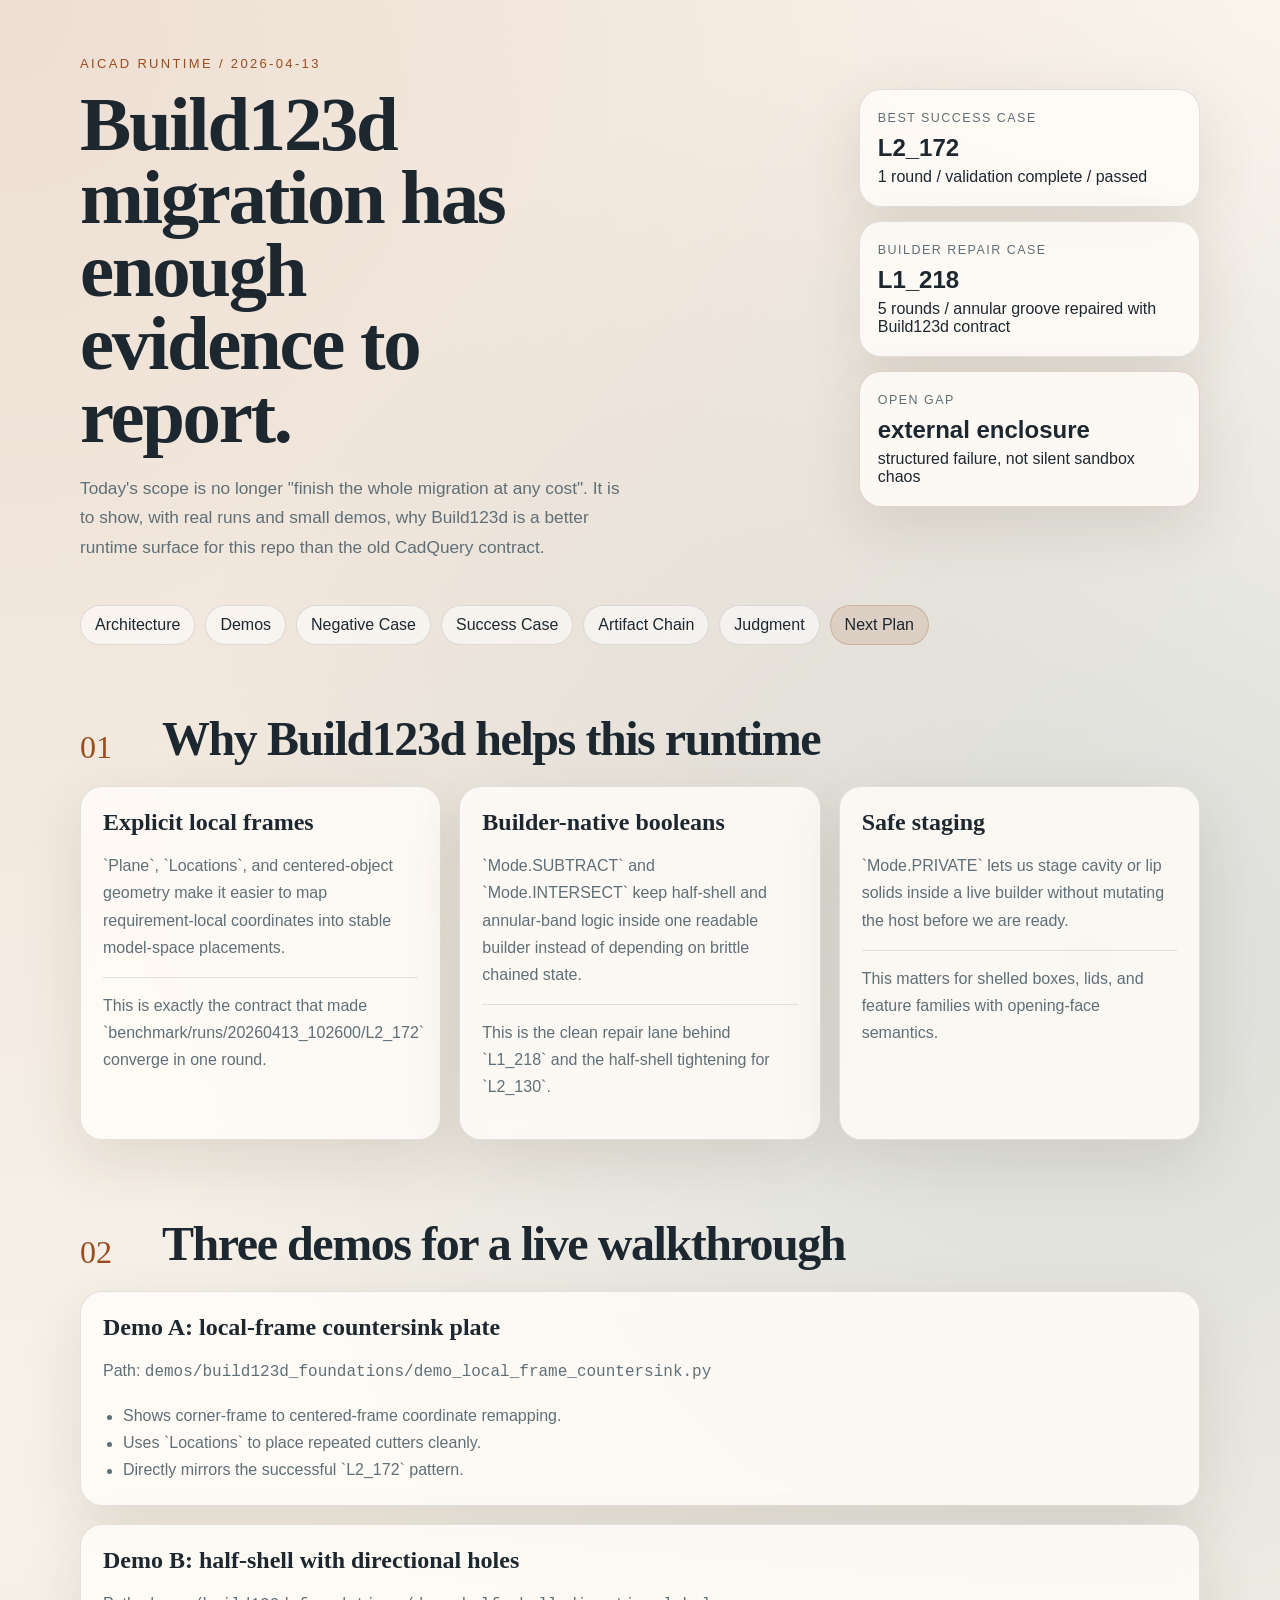
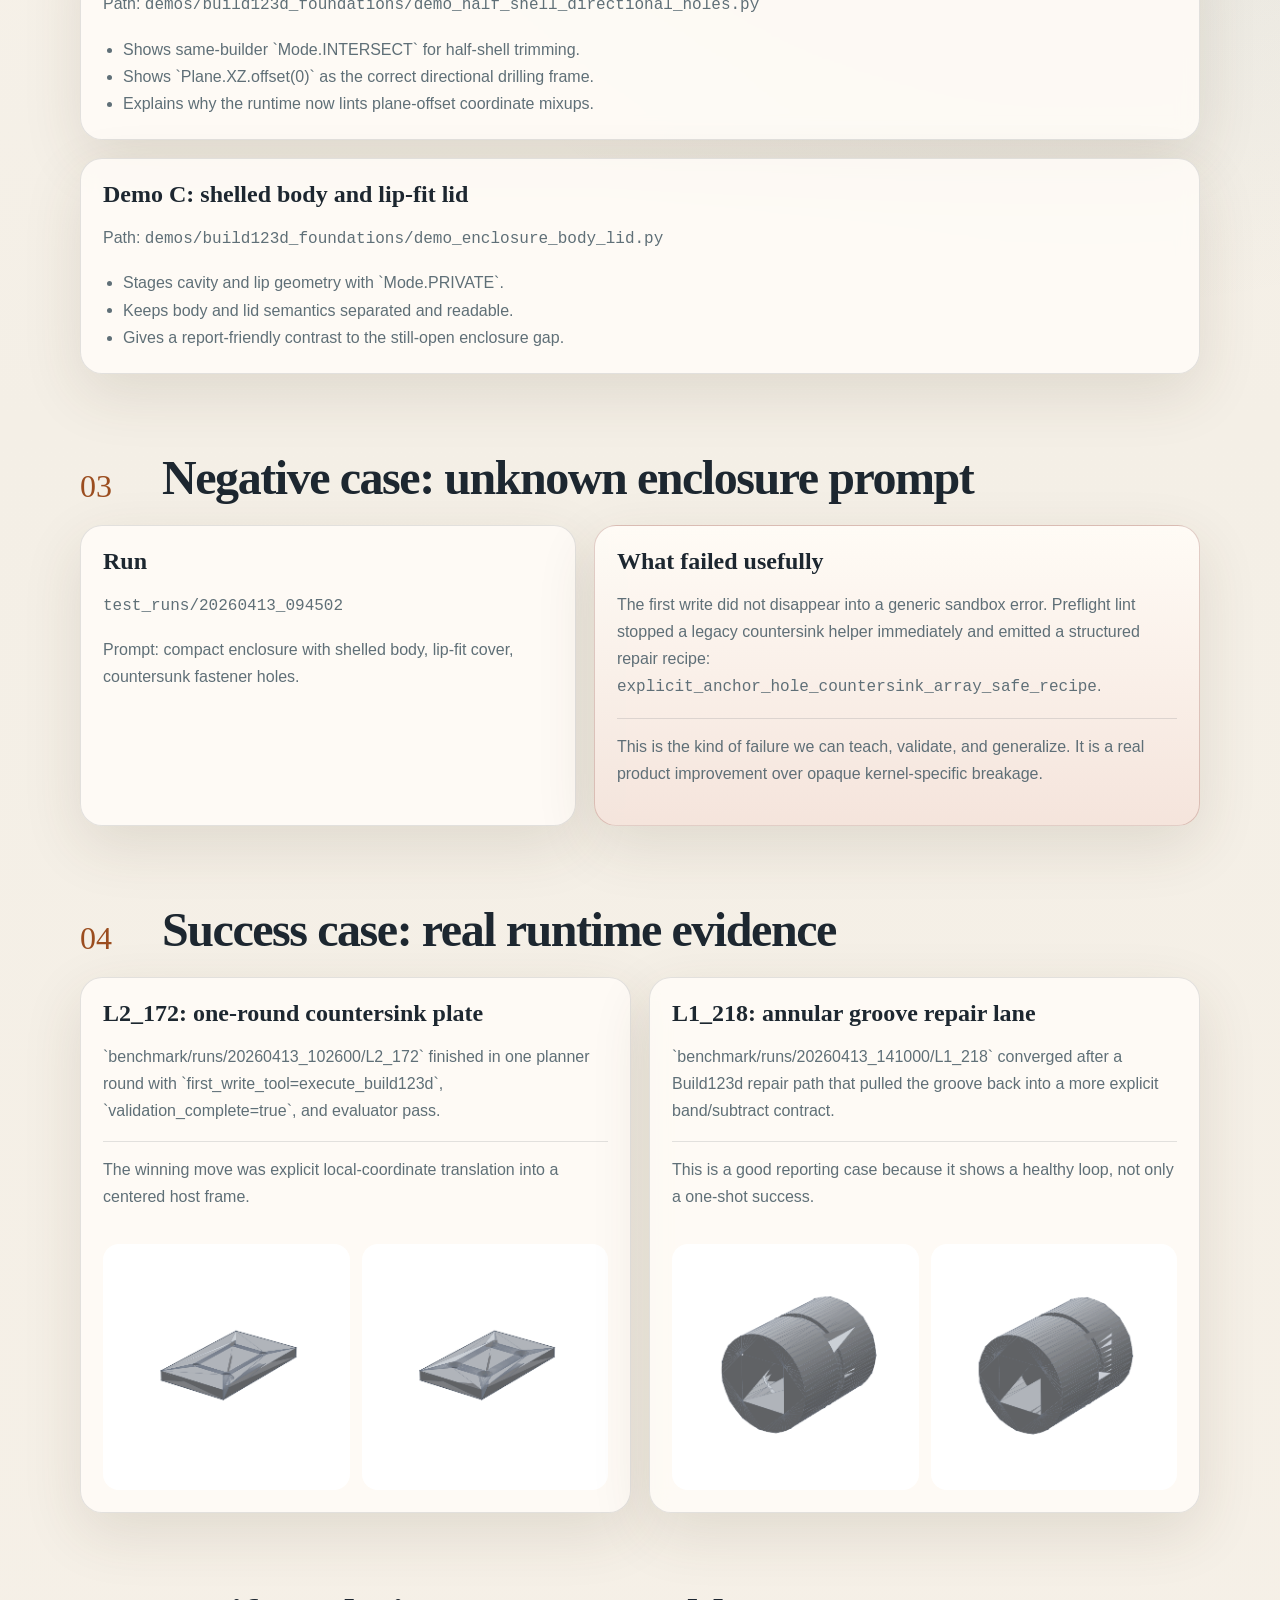
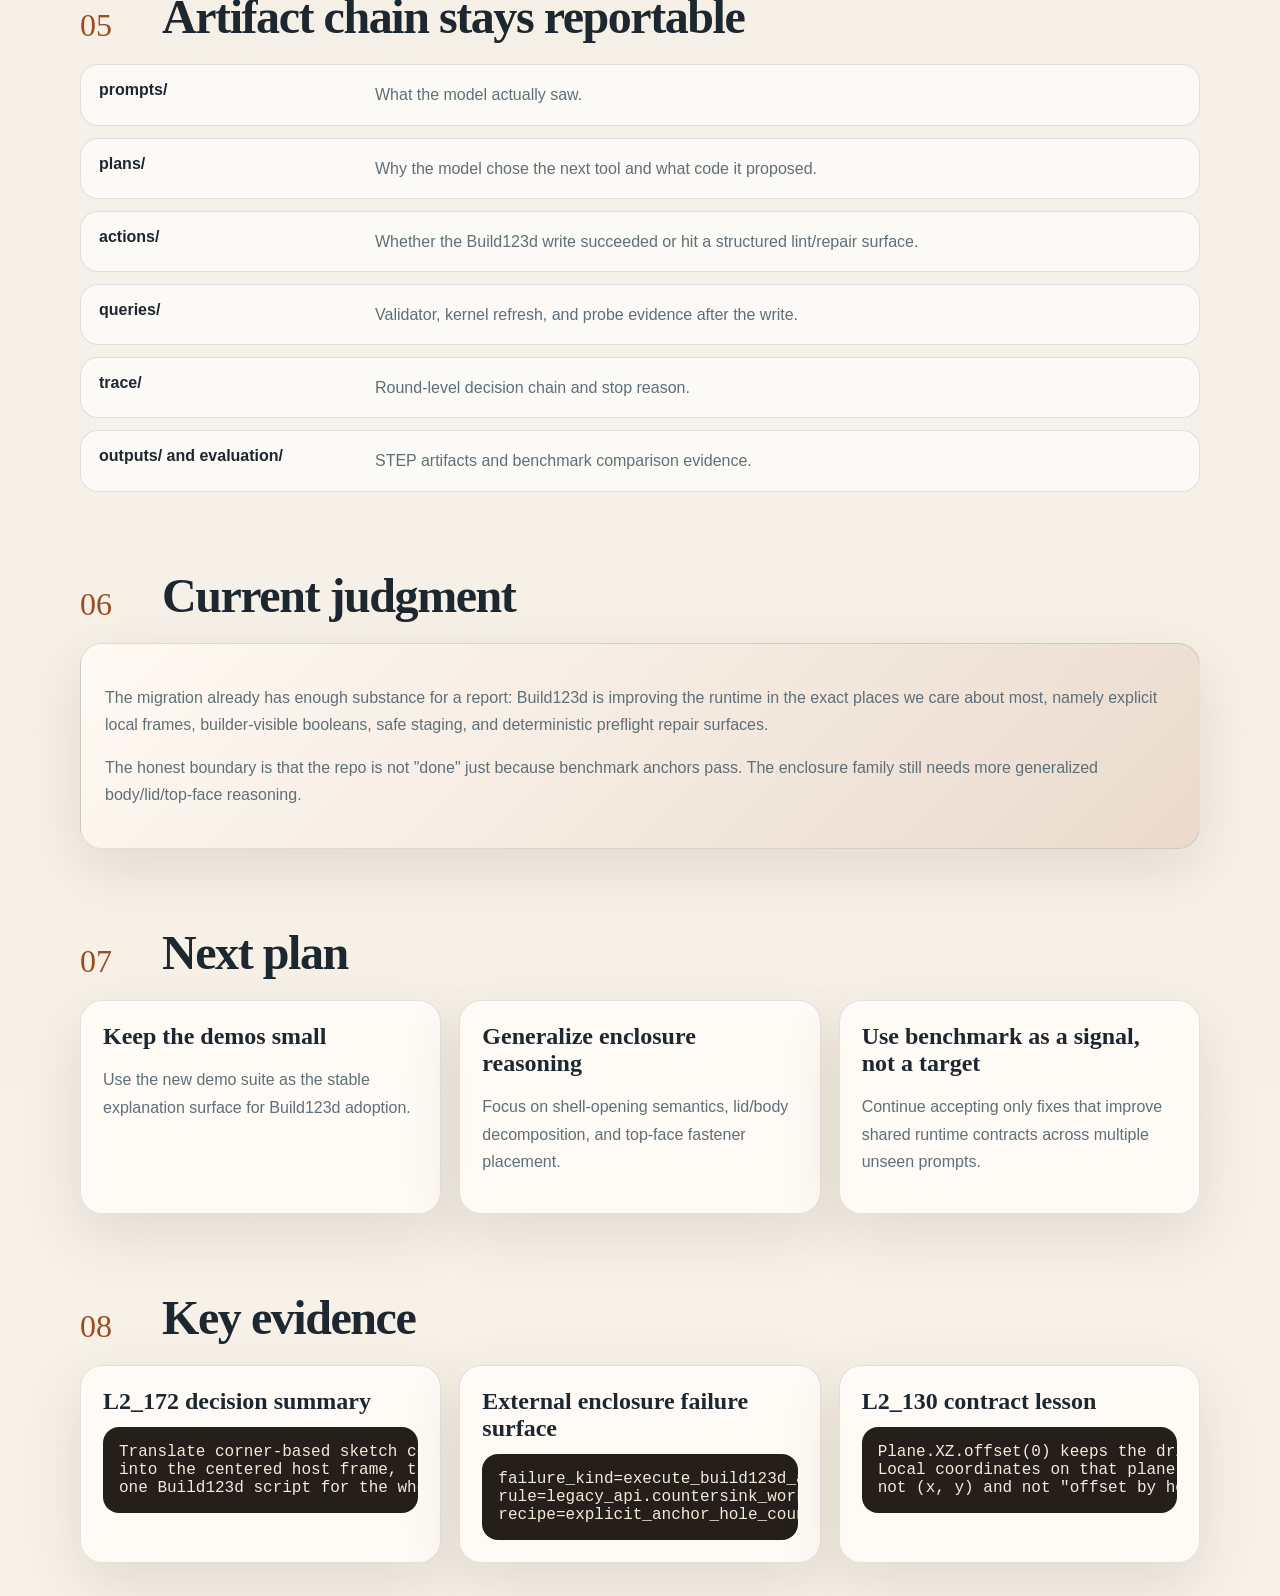
==== report-20260413-build123d-experiments/index.html @ 1b6ce6a2 "feat: publish build123d runtime experiments" ====
<!doctype html>
<html lang="zh-CN">
  <head>
    <meta charset="utf-8" />
    <meta name="viewport" content="width=device-width, initial-scale=1" />
    <title>Build123d Migration Experiments</title>
    <link rel="stylesheet" href="styles.css" />
  </head>
  <body>
    <header class="hero" id="hero">
      <div class="hero__eyebrow">AiCAD Runtime / 2026-04-13</div>
      <div class="hero__grid">
        <div>
          <h1>Build123d migration has enough evidence to report.</h1>
          <p class="hero__lede">
            Today's scope is no longer "finish the whole migration at any cost". It is
            to show, with real runs and small demos, why Build123d is a better runtime
            surface for this repo than the old CadQuery contract.
          </p>
        </div>
        <aside class="metric-stack">
          <div class="metric-card">
            <span class="metric-card__label">Best success case</span>
            <strong>L2_172</strong>
            <span>1 round / validation complete / passed</span>
          </div>
          <div class="metric-card">
            <span class="metric-card__label">Builder repair case</span>
            <strong>L1_218</strong>
            <span>5 rounds / annular groove repaired with Build123d contract</span>
          </div>
          <div class="metric-card metric-card--warn">
            <span class="metric-card__label">Open gap</span>
            <strong>external enclosure</strong>
            <span>structured failure, not silent sandbox chaos</span>
          </div>
        </aside>
      </div>
      <nav class="chapter-nav">
        <a href="#architecture">Architecture</a>
        <a href="#demos">Demos</a>
        <a href="#negative-case">Negative Case</a>
        <a href="#success-case">Success Case</a>
        <a href="#artifact-chain">Artifact Chain</a>
        <a href="#current-judgment">Judgment</a>
        <a href="#next-plan">Next Plan</a>
      </nav>
    </header>

    <main>
      <section class="chapter" id="architecture" data-reveal>
        <div class="chapter__head">
          <span>01</span>
          <h2>Why Build123d helps this runtime</h2>
        </div>
        <div class="card-grid card-grid--three">
          <article class="card">
            <h3>Explicit local frames</h3>
            <p>
              `Plane`, `Locations`, and centered-object geometry make it easier to map
              requirement-local coordinates into stable model-space placements.
            </p>
            <p class="card__note">
              This is exactly the contract that made `benchmark/runs/20260413_102600/L2_172`
              converge in one round.
            </p>
          </article>
          <article class="card">
            <h3>Builder-native booleans</h3>
            <p>
              `Mode.SUBTRACT` and `Mode.INTERSECT` keep half-shell and annular-band logic
              inside one readable builder instead of depending on brittle chained state.
            </p>
            <p class="card__note">
              This is the clean repair lane behind `L1_218` and the half-shell tightening for `L2_130`.
            </p>
          </article>
          <article class="card">
            <h3>Safe staging</h3>
            <p>
              `Mode.PRIVATE` lets us stage cavity or lip solids inside a live builder without
              mutating the host before we are ready.
            </p>
            <p class="card__note">
              This matters for shelled boxes, lids, and feature families with opening-face semantics.
            </p>
          </article>
        </div>
      </section>

      <section class="chapter" id="demos" data-reveal>
        <div class="chapter__head">
          <span>02</span>
          <h2>Three demos for a live walkthrough</h2>
        </div>
        <div class="demo-list">
          <article class="demo-card">
            <h3>Demo A: local-frame countersink plate</h3>
            <p>
              Path: <code>demos/build123d_foundations/demo_local_frame_countersink.py</code>
            </p>
            <ul>
              <li>Shows corner-frame to centered-frame coordinate remapping.</li>
              <li>Uses `Locations` to place repeated cutters cleanly.</li>
              <li>Directly mirrors the successful `L2_172` pattern.</li>
            </ul>
          </article>
          <article class="demo-card">
            <h3>Demo B: half-shell with directional holes</h3>
            <p>
              Path: <code>demos/build123d_foundations/demo_half_shell_directional_holes.py</code>
            </p>
            <ul>
              <li>Shows same-builder `Mode.INTERSECT` for half-shell trimming.</li>
              <li>Shows `Plane.XZ.offset(0)` as the correct directional drilling frame.</li>
              <li>Explains why the runtime now lints plane-offset coordinate mixups.</li>
            </ul>
          </article>
          <article class="demo-card">
            <h3>Demo C: shelled body and lip-fit lid</h3>
            <p>
              Path: <code>demos/build123d_foundations/demo_enclosure_body_lid.py</code>
            </p>
            <ul>
              <li>Stages cavity and lip geometry with `Mode.PRIVATE`.</li>
              <li>Keeps body and lid semantics separated and readable.</li>
              <li>Gives a report-friendly contrast to the still-open enclosure gap.</li>
            </ul>
          </article>
        </div>
      </section>

      <section class="chapter" id="negative-case" data-reveal>
        <div class="chapter__head">
          <span>03</span>
          <h2>Negative case: unknown enclosure prompt</h2>
        </div>
        <div class="split">
          <article class="card">
            <h3>Run</h3>
            <p><code>test_runs/20260413_094502</code></p>
            <p>
              Prompt: compact enclosure with shelled body, lip-fit cover, countersunk fastener holes.
            </p>
          </article>
          <article class="card card--warn">
            <h3>What failed usefully</h3>
            <p>
              The first write did not disappear into a generic sandbox error. Preflight lint stopped a
              legacy countersink helper immediately and emitted a structured repair recipe:
              <code>explicit_anchor_hole_countersink_array_safe_recipe</code>.
            </p>
            <p class="card__note">
              This is the kind of failure we can teach, validate, and generalize. It is a real product
              improvement over opaque kernel-specific breakage.
            </p>
          </article>
        </div>
      </section>

      <section class="chapter" id="success-case" data-reveal>
        <div class="chapter__head">
          <span>04</span>
          <h2>Success case: real runtime evidence</h2>
        </div>
        <div class="card-grid card-grid--two">
          <article class="card media-card">
            <div>
              <h3>L2_172: one-round countersink plate</h3>
              <p>
                `benchmark/runs/20260413_102600/L2_172` finished in one planner round with
                `first_write_tool=execute_build123d`, `validation_complete=true`, and evaluator pass.
              </p>
              <p class="card__note">
                The winning move was explicit local-coordinate translation into a centered host frame.
              </p>
            </div>
            <div class="media-pair">
              <img src="assets/l2_172_generated_iso.png" alt="L2_172 generated iso view" />
              <img src="assets/l2_172_ground_truth_iso.png" alt="L2_172 ground truth iso view" />
            </div>
          </article>
          <article class="card media-card">
            <div>
              <h3>L1_218: annular groove repair lane</h3>
              <p>
                `benchmark/runs/20260413_141000/L1_218` converged after a Build123d repair path that
                pulled the groove back into a more explicit band/subtract contract.
              </p>
              <p class="card__note">
                This is a good reporting case because it shows a healthy loop, not only a one-shot success.
              </p>
            </div>
            <div class="media-pair">
              <img src="assets/l1_218_generated_iso.png" alt="L1_218 generated iso view" />
              <img src="assets/l1_218_ground_truth_iso.png" alt="L1_218 ground truth iso view" />
            </div>
          </article>
        </div>
      </section>

      <section class="chapter" id="artifact-chain" data-reveal>
        <div class="chapter__head">
          <span>05</span>
          <h2>Artifact chain stays reportable</h2>
        </div>
        <div class="timeline">
          <div class="timeline__item"><strong>prompts/</strong><span>What the model actually saw.</span></div>
          <div class="timeline__item"><strong>plans/</strong><span>Why the model chose the next tool and what code it proposed.</span></div>
          <div class="timeline__item"><strong>actions/</strong><span>Whether the Build123d write succeeded or hit a structured lint/repair surface.</span></div>
          <div class="timeline__item"><strong>queries/</strong><span>Validator, kernel refresh, and probe evidence after the write.</span></div>
          <div class="timeline__item"><strong>trace/</strong><span>Round-level decision chain and stop reason.</span></div>
          <div class="timeline__item"><strong>outputs/ and evaluation/</strong><span>STEP artifacts and benchmark comparison evidence.</span></div>
        </div>
      </section>

      <section class="chapter" id="current-judgment" data-reveal>
        <div class="chapter__head">
          <span>06</span>
          <h2>Current judgment</h2>
        </div>
        <div class="judgment-band">
          <p>
            The migration already has enough substance for a report: Build123d is improving the runtime
            in the exact places we care about most, namely explicit local frames, builder-visible booleans,
            safe staging, and deterministic preflight repair surfaces.
          </p>
          <p>
            The honest boundary is that the repo is not "done" just because benchmark anchors pass.
            The enclosure family still needs more generalized body/lid/top-face reasoning.
          </p>
        </div>
      </section>

      <section class="chapter" id="next-plan" data-reveal>
        <div class="chapter__head">
          <span>07</span>
          <h2>Next plan</h2>
        </div>
        <div class="card-grid card-grid--three">
          <article class="card">
            <h3>Keep the demos small</h3>
            <p>Use the new demo suite as the stable explanation surface for Build123d adoption.</p>
          </article>
          <article class="card">
            <h3>Generalize enclosure reasoning</h3>
            <p>Focus on shell-opening semantics, lid/body decomposition, and top-face fastener placement.</p>
          </article>
          <article class="card">
            <h3>Use benchmark as a signal, not a target</h3>
            <p>Continue accepting only fixes that improve shared runtime contracts across multiple unseen prompts.</p>
          </article>
        </div>
      </section>

      <section class="chapter" id="key-evidence" data-reveal>
        <div class="chapter__head">
          <span>08</span>
          <h2>Key evidence</h2>
        </div>
        <div class="evidence-grid">
          <article class="code-card">
            <h3>L2_172 decision summary</h3>
            <pre><code>Translate corner-based sketch coordinates
into the centered host frame, then write
one Build123d script for the whole plate.</code></pre>
          </article>
          <article class="code-card">
            <h3>External enclosure failure surface</h3>
            <pre><code>failure_kind=execute_build123d_api_lint_failure
rule=legacy_api.countersink_workplane_method
recipe=explicit_anchor_hole_countersink_array_safe_recipe</code></pre>
          </article>
          <article class="code-card">
            <h3>L2_130 contract lesson</h3>
            <pre><code>Plane.XZ.offset(0) keeps the drilling frame honest.
Local coordinates on that plane are (x, z),
not (x, y) and not "offset by hole z".</code></pre>
          </article>
        </div>
      </section>
    </main>

    <script src="main.js"></script>
  </body>
</html>
---- report-20260413-build123d-experiments/styles.css ----
:root {
  --bg: #f4efe6;
  --bg-soft: #efe4d2;
  --surface: rgba(255, 252, 247, 0.86);
  --text: #1d2730;
  --muted: #5f6f77;
  --accent: #9b4d1f;
  --accent-soft: #e7c7ac;
  --line: rgba(29, 39, 48, 0.12);
  --warn: #7d2d20;
  --shadow: 0 20px 60px rgba(72, 57, 37, 0.12);
  --display-font: "Iowan Old Style", "Palatino Linotype", "Book Antiqua", serif;
  --body-font: "Avenir Next", "Gill Sans", "Trebuchet MS", sans-serif;
}

* {
  box-sizing: border-box;
}

html {
  scroll-behavior: smooth;
}

body {
  margin: 0;
  color: var(--text);
  font-family: var(--body-font);
  background:
    radial-gradient(circle at top left, rgba(155, 77, 31, 0.14), transparent 28%),
    radial-gradient(circle at 85% 20%, rgba(41, 88, 104, 0.14), transparent 24%),
    linear-gradient(180deg, #fbf6ef 0%, var(--bg) 42%, #f7f1e8 100%);
}

img {
  display: block;
  width: 100%;
  border-radius: 16px;
}

code,
pre {
  font-family: "SFMono-Regular", "Menlo", "Monaco", monospace;
}

.hero,
.chapter {
  width: min(1120px, calc(100vw - 32px));
  margin: 0 auto;
}

.hero {
  padding: 56px 0 28px;
}

.hero__eyebrow {
  font-size: 13px;
  letter-spacing: 0.18em;
  text-transform: uppercase;
  color: var(--accent);
  margin-bottom: 18px;
}

.hero__grid {
  display: grid;
  grid-template-columns: 2.2fr 1fr;
  gap: 28px;
  align-items: start;
}

.hero h1,
.chapter h2 {
  margin: 0;
  font-family: var(--display-font);
  font-weight: 600;
  letter-spacing: -0.03em;
}

.hero h1 {
  font-size: clamp(2.7rem, 6vw, 5.4rem);
  line-height: 0.95;
  max-width: 12ch;
}

.hero__lede {
  max-width: 58ch;
  margin-top: 20px;
  font-size: 1.08rem;
  line-height: 1.7;
  color: var(--muted);
}

.metric-stack {
  display: grid;
  gap: 14px;
}

.metric-card,
.card,
.demo-card,
.code-card,
.judgment-band {
  background: var(--surface);
  backdrop-filter: blur(10px);
  border: 1px solid var(--line);
  border-radius: 22px;
  box-shadow: var(--shadow);
}

.metric-card {
  padding: 18px 18px 20px;
}

.metric-card strong {
  display: block;
  font-size: 1.5rem;
  margin: 8px 0 6px;
}

.metric-card__label {
  font-size: 0.78rem;
  letter-spacing: 0.12em;
  text-transform: uppercase;
  color: var(--muted);
}

.metric-card--warn {
  border-color: rgba(125, 45, 32, 0.2);
}

.chapter-nav {
  display: flex;
  flex-wrap: wrap;
  gap: 10px;
  margin-top: 26px;
}

.chapter-nav a {
  padding: 10px 14px;
  border-radius: 999px;
  text-decoration: none;
  color: var(--text);
  border: 1px solid var(--line);
  background: rgba(255, 255, 255, 0.55);
}

.chapter-nav a.is-active {
  background: rgba(155, 77, 31, 0.12);
  border-color: rgba(155, 77, 31, 0.22);
}

.chapter {
  padding: 38px 0;
}

.chapter__head {
  display: grid;
  grid-template-columns: 64px 1fr;
  gap: 18px;
  align-items: end;
  margin-bottom: 20px;
}

.chapter__head span {
  font-family: var(--display-font);
  font-size: 2rem;
  color: var(--accent);
}

.chapter h2 {
  font-size: clamp(2rem, 4vw, 3rem);
}

.card-grid {
  display: grid;
  gap: 18px;
}

.card-grid--three {
  grid-template-columns: repeat(3, minmax(0, 1fr));
}

.card-grid--two {
  grid-template-columns: repeat(2, minmax(0, 1fr));
}

.card,
.demo-card,
.code-card {
  padding: 22px;
}

.card h3,
.demo-card h3,
.code-card h3 {
  margin-top: 0;
  margin-bottom: 12px;
  font-family: var(--display-font);
  font-size: 1.5rem;
}

.card p,
.demo-card p,
.demo-card li,
.timeline__item span,
.judgment-band p {
  line-height: 1.7;
  color: var(--muted);
}

.card__note {
  margin-top: 14px;
  padding-top: 14px;
  border-top: 1px solid var(--line);
}

.demo-list {
  display: grid;
  gap: 18px;
}

.demo-card ul {
  margin: 12px 0 0;
  padding-left: 20px;
}

.split {
  display: grid;
  grid-template-columns: 0.9fr 1.1fr;
  gap: 18px;
}

.card--warn {
  border-color: rgba(125, 45, 32, 0.22);
  background: linear-gradient(180deg, rgba(255, 252, 247, 0.92), rgba(244, 227, 219, 0.92));
}

.media-card {
  display: grid;
  gap: 18px;
}

.media-pair {
  display: grid;
  grid-template-columns: repeat(2, minmax(0, 1fr));
  gap: 12px;
}

.timeline {
  display: grid;
  gap: 12px;
}

.timeline__item {
  display: grid;
  grid-template-columns: 260px 1fr;
  gap: 16px;
  padding: 16px 18px;
  border-radius: 18px;
  background: rgba(255, 255, 255, 0.64);
  border: 1px solid var(--line);
}

.judgment-band {
  padding: 24px;
  background: linear-gradient(135deg, rgba(255, 251, 244, 0.92), rgba(232, 216, 201, 0.92));
}

.evidence-grid {
  display: grid;
  grid-template-columns: repeat(3, minmax(0, 1fr));
  gap: 18px;
}

.code-card pre {
  margin: 0;
  padding: 16px;
  overflow: auto;
  border-radius: 16px;
  background: #241f1a;
  color: #f6ead8;
}

[data-reveal] {
  opacity: 0;
  transform: translateY(20px);
  transition: opacity 520ms ease, transform 520ms ease;
}

[data-reveal].is-visible {
  opacity: 1;
  transform: translateY(0);
}

@media (max-width: 900px) {
  .hero__grid,
  .card-grid--three,
  .card-grid--two,
  .split,
  .evidence-grid {
    grid-template-columns: 1fr;
  }

  .timeline__item {
    grid-template-columns: 1fr;
  }

  .chapter__head {
    grid-template-columns: 1fr;
  }
}
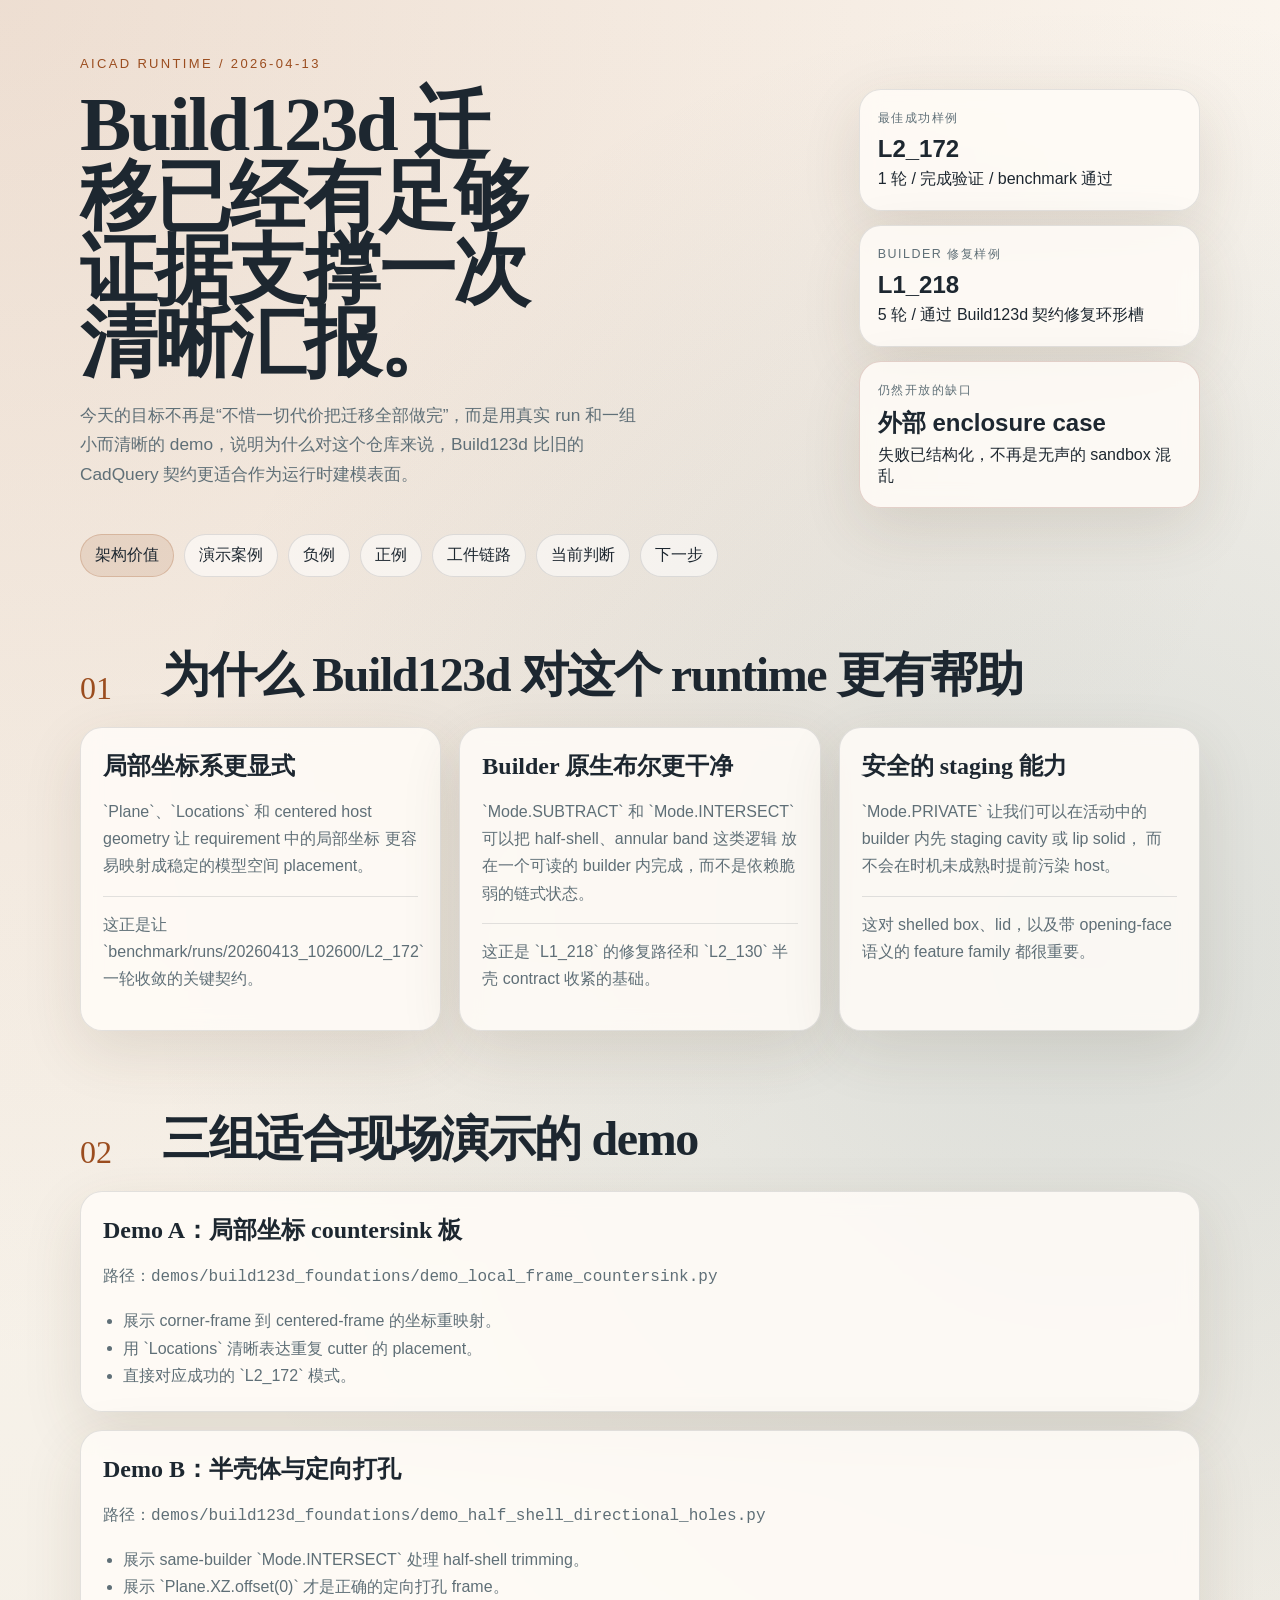
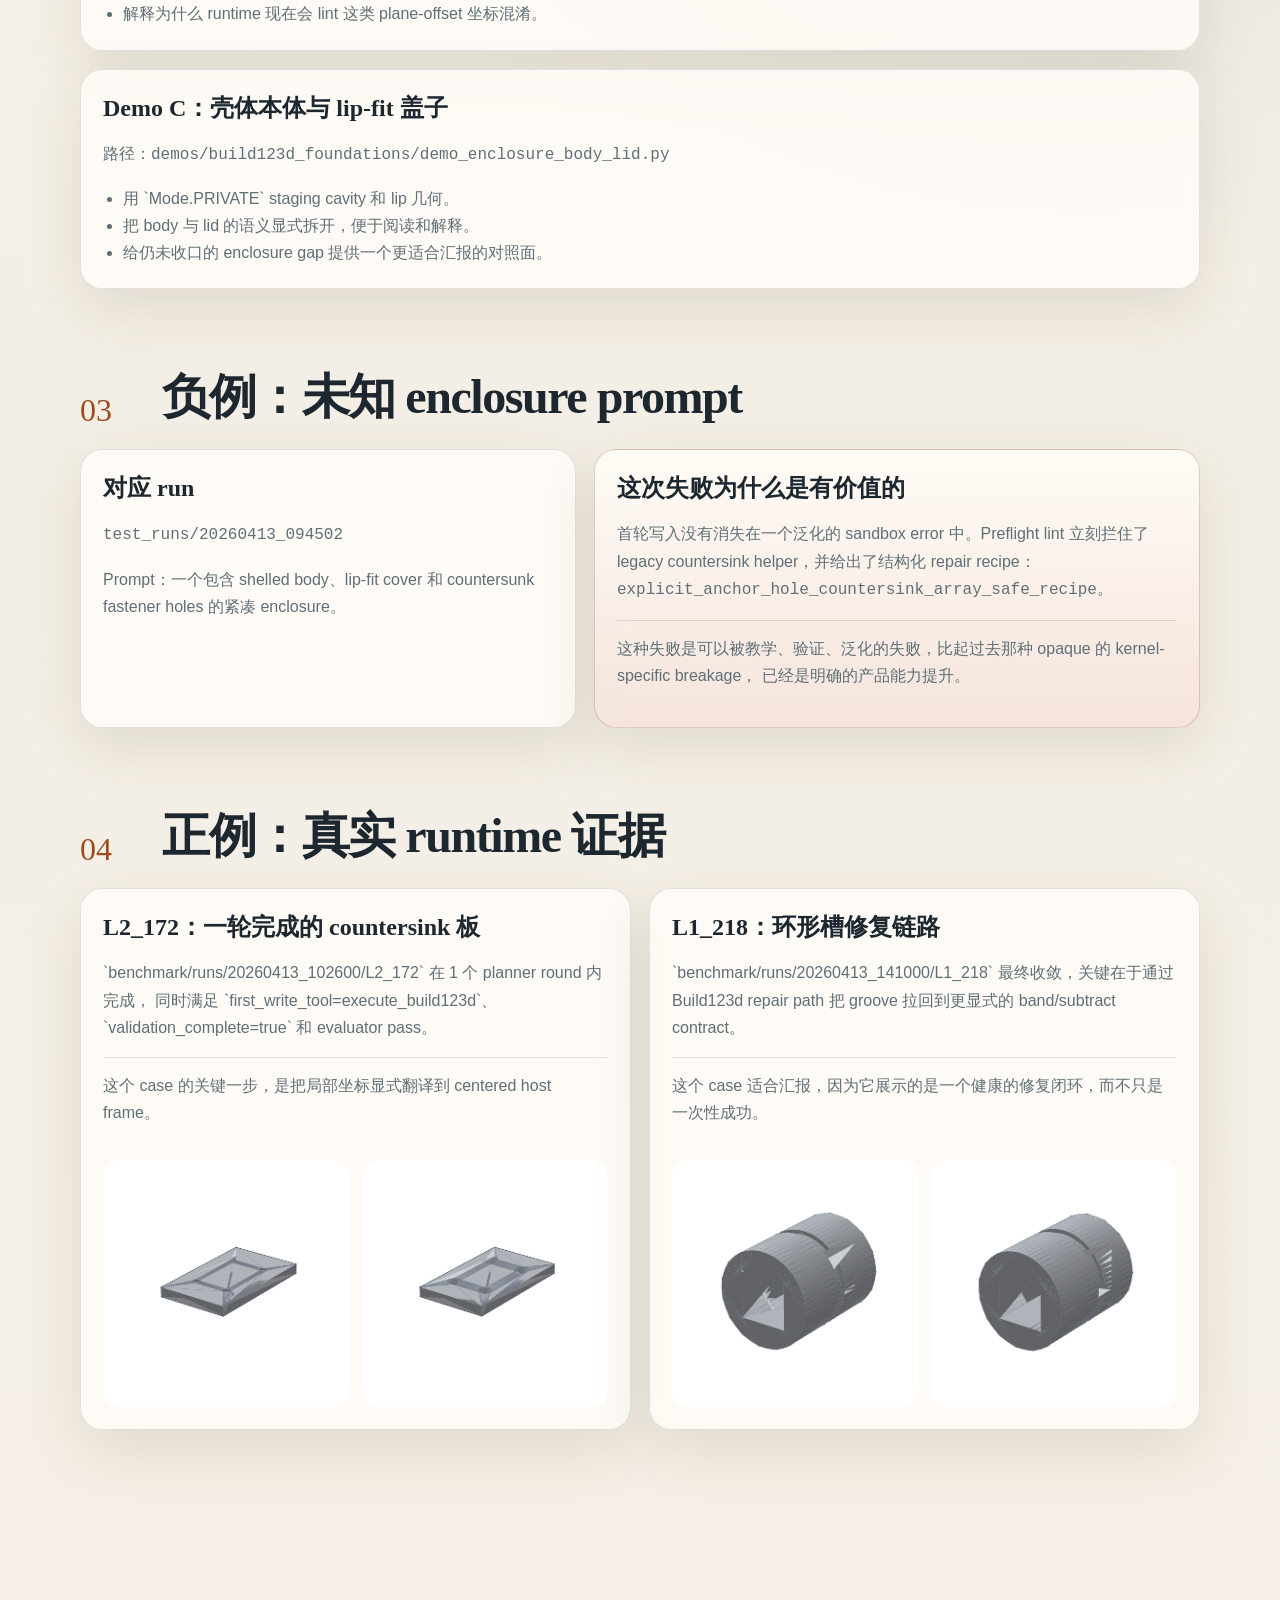
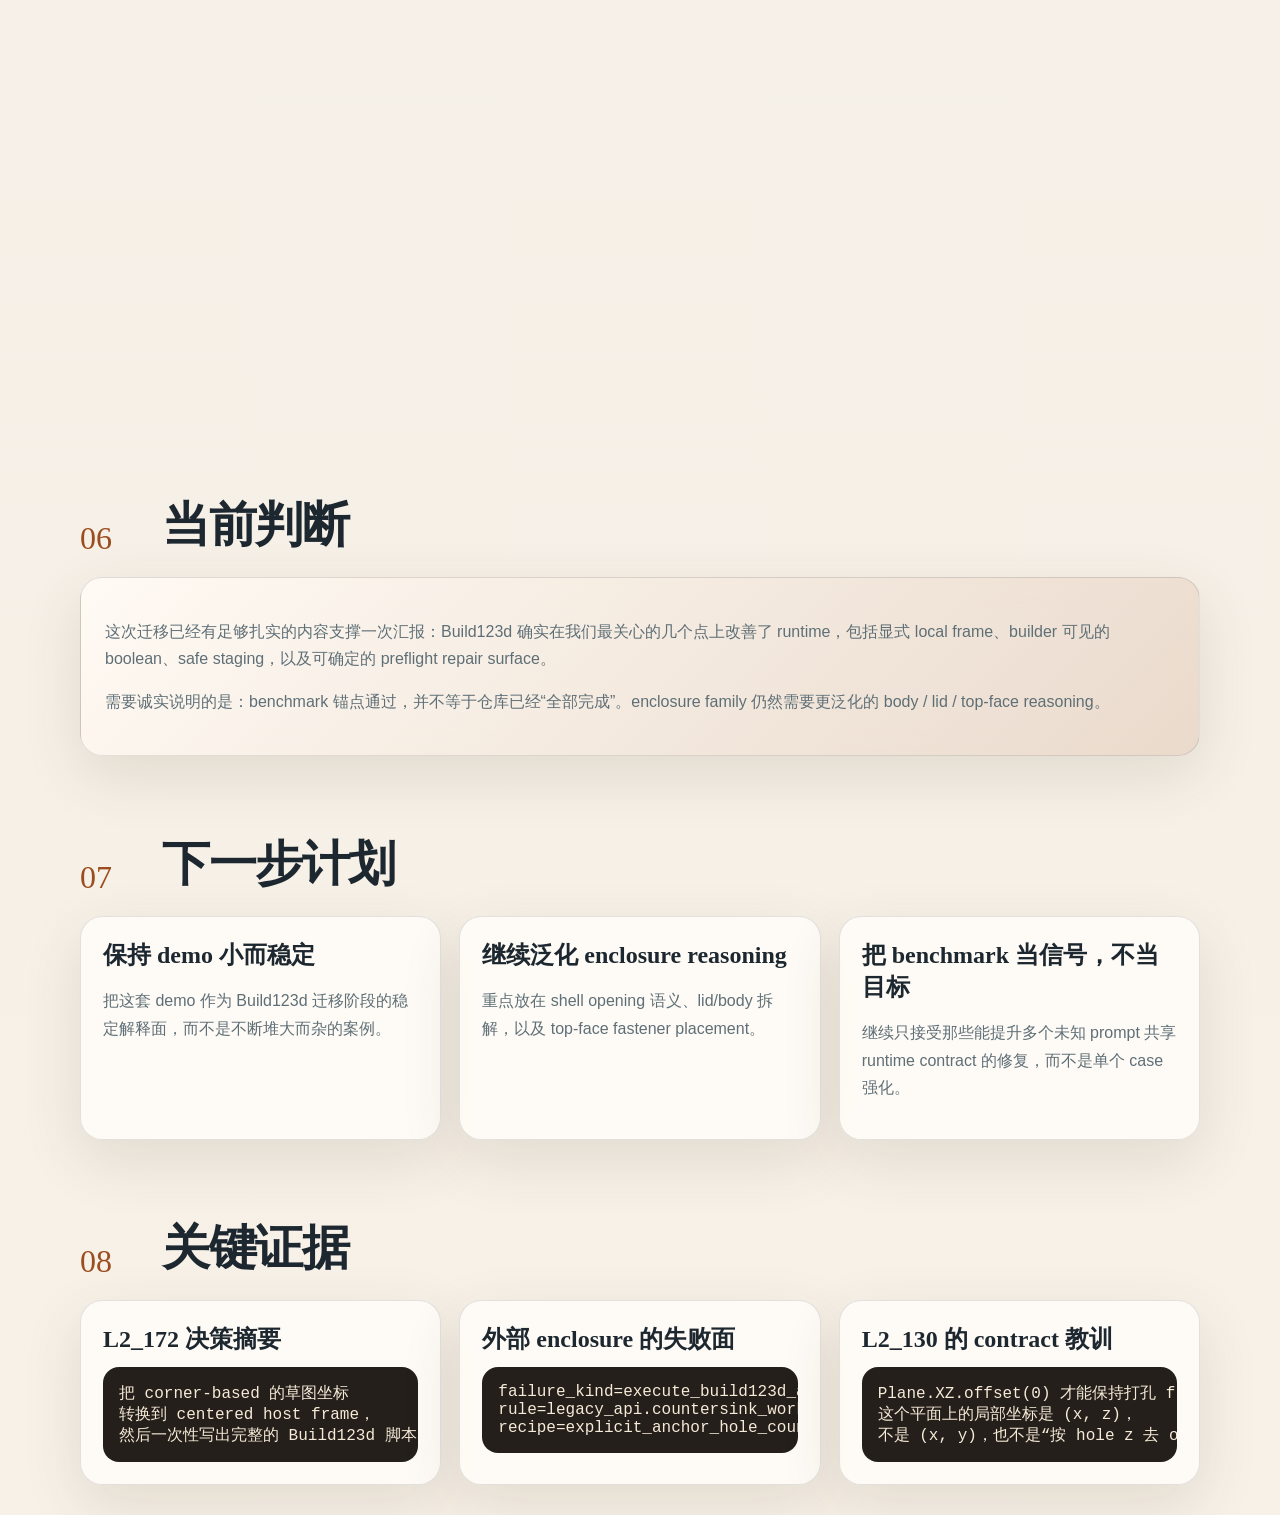
==== commit 5f607958: "docs: translate build123d demo materials to chinese" ====
--- a/report-20260413-build123d-experiments/index.html
+++ b/report-20260413-build123d-experiments/index.html
@@ -3,7 +3,7 @@
   <head>
     <meta charset="utf-8" />
     <meta name="viewport" content="width=device-width, initial-scale=1" />
-    <title>Build123d Migration Experiments</title>
+    <title>Build123d 迁移实验汇报</title>
     <link rel="stylesheet" href="styles.css" />
   </head>
   <body>
@@ -11,39 +11,38 @@
       <div class="hero__eyebrow">AiCAD Runtime / 2026-04-13</div>
       <div class="hero__grid">
         <div>
-          <h1>Build123d migration has enough evidence to report.</h1>
+          <h1>Build123d 迁移已经有足够证据支撑一次清晰汇报。</h1>
           <p class="hero__lede">
-            Today's scope is no longer "finish the whole migration at any cost". It is
-            to show, with real runs and small demos, why Build123d is a better runtime
-            surface for this repo than the old CadQuery contract.
+            今天的目标不再是“不惜一切代价把迁移全部做完”，而是用真实 run 和一组小而清晰的
+            demo，说明为什么对这个仓库来说，Build123d 比旧的 CadQuery 契约更适合作为运行时建模表面。
           </p>
         </div>
         <aside class="metric-stack">
           <div class="metric-card">
-            <span class="metric-card__label">Best success case</span>
+            <span class="metric-card__label">最佳成功样例</span>
             <strong>L2_172</strong>
-            <span>1 round / validation complete / passed</span>
+            <span>1 轮 / 完成验证 / benchmark 通过</span>
           </div>
           <div class="metric-card">
-            <span class="metric-card__label">Builder repair case</span>
+            <span class="metric-card__label">Builder 修复样例</span>
             <strong>L1_218</strong>
-            <span>5 rounds / annular groove repaired with Build123d contract</span>
+            <span>5 轮 / 通过 Build123d 契约修复环形槽</span>
           </div>
           <div class="metric-card metric-card--warn">
-            <span class="metric-card__label">Open gap</span>
-            <strong>external enclosure</strong>
-            <span>structured failure, not silent sandbox chaos</span>
+            <span class="metric-card__label">仍然开放的缺口</span>
+            <strong>外部 enclosure case</strong>
+            <span>失败已结构化，不再是无声的 sandbox 混乱</span>
           </div>
         </aside>
       </div>
       <nav class="chapter-nav">
-        <a href="#architecture">Architecture</a>
-        <a href="#demos">Demos</a>
-        <a href="#negative-case">Negative Case</a>
-        <a href="#success-case">Success Case</a>
-        <a href="#artifact-chain">Artifact Chain</a>
-        <a href="#current-judgment">Judgment</a>
-        <a href="#next-plan">Next Plan</a>
+        <a href="#architecture">架构价值</a>
+        <a href="#demos">演示案例</a>
+        <a href="#negative-case">负例</a>
+        <a href="#success-case">正例</a>
+        <a href="#artifact-chain">工件链路</a>
+        <a href="#current-judgment">当前判断</a>
+        <a href="#next-plan">下一步</a>
       </nav>
     </header>
 
@@ -51,38 +50,37 @@
       <section class="chapter" id="architecture" data-reveal>
         <div class="chapter__head">
           <span>01</span>
-          <h2>Why Build123d helps this runtime</h2>
+          <h2>为什么 Build123d 对这个 runtime 更有帮助</h2>
         </div>
         <div class="card-grid card-grid--three">
           <article class="card">
-            <h3>Explicit local frames</h3>
-            <p>
-              `Plane`, `Locations`, and centered-object geometry make it easier to map
-              requirement-local coordinates into stable model-space placements.
-            </p>
-            <p class="card__note">
-              This is exactly the contract that made `benchmark/runs/20260413_102600/L2_172`
-              converge in one round.
-            </p>
-          </article>
-          <article class="card">
-            <h3>Builder-native booleans</h3>
-            <p>
-              `Mode.SUBTRACT` and `Mode.INTERSECT` keep half-shell and annular-band logic
-              inside one readable builder instead of depending on brittle chained state.
-            </p>
-            <p class="card__note">
-              This is the clean repair lane behind `L1_218` and the half-shell tightening for `L2_130`.
-            </p>
-          </article>
-          <article class="card">
-            <h3>Safe staging</h3>
-            <p>
-              `Mode.PRIVATE` lets us stage cavity or lip solids inside a live builder without
-              mutating the host before we are ready.
-            </p>
-            <p class="card__note">
-              This matters for shelled boxes, lids, and feature families with opening-face semantics.
+            <h3>局部坐标系更显式</h3>
+            <p>
+              `Plane`、`Locations` 和 centered host geometry 让 requirement 中的局部坐标
+              更容易映射成稳定的模型空间 placement。
+            </p>
+            <p class="card__note">
+              这正是让 `benchmark/runs/20260413_102600/L2_172` 一轮收敛的关键契约。
+            </p>
+          </article>
+          <article class="card">
+            <h3>Builder 原生布尔更干净</h3>
+            <p>
+              `Mode.SUBTRACT` 和 `Mode.INTERSECT` 可以把 half-shell、annular band 这类逻辑
+              放在一个可读的 builder 内完成，而不是依赖脆弱的链式状态。
+            </p>
+            <p class="card__note">
+              这正是 `L1_218` 的修复路径和 `L2_130` 半壳 contract 收紧的基础。
+            </p>
+          </article>
+          <article class="card">
+            <h3>安全的 staging 能力</h3>
+            <p>
+              `Mode.PRIVATE` 让我们可以在活动中的 builder 内先 staging cavity 或 lip solid，
+              而不会在时机未成熟时提前污染 host。
+            </p>
+            <p class="card__note">
+              这对 shelled box、lid，以及带 opening-face 语义的 feature family 都很重要。
             </p>
           </article>
         </div>
@@ -91,40 +89,40 @@
       <section class="chapter" id="demos" data-reveal>
         <div class="chapter__head">
           <span>02</span>
-          <h2>Three demos for a live walkthrough</h2>
+          <h2>三组适合现场演示的 demo</h2>
         </div>
         <div class="demo-list">
           <article class="demo-card">
-            <h3>Demo A: local-frame countersink plate</h3>
-            <p>
-              Path: <code>demos/build123d_foundations/demo_local_frame_countersink.py</code>
+            <h3>Demo A：局部坐标 countersink 板</h3>
+            <p>
+              路径：<code>demos/build123d_foundations/demo_local_frame_countersink.py</code>
             </p>
             <ul>
-              <li>Shows corner-frame to centered-frame coordinate remapping.</li>
-              <li>Uses `Locations` to place repeated cutters cleanly.</li>
-              <li>Directly mirrors the successful `L2_172` pattern.</li>
+              <li>展示 corner-frame 到 centered-frame 的坐标重映射。</li>
+              <li>用 `Locations` 清晰表达重复 cutter 的 placement。</li>
+              <li>直接对应成功的 `L2_172` 模式。</li>
             </ul>
           </article>
           <article class="demo-card">
-            <h3>Demo B: half-shell with directional holes</h3>
-            <p>
-              Path: <code>demos/build123d_foundations/demo_half_shell_directional_holes.py</code>
+            <h3>Demo B：半壳体与定向打孔</h3>
+            <p>
+              路径：<code>demos/build123d_foundations/demo_half_shell_directional_holes.py</code>
             </p>
             <ul>
-              <li>Shows same-builder `Mode.INTERSECT` for half-shell trimming.</li>
-              <li>Shows `Plane.XZ.offset(0)` as the correct directional drilling frame.</li>
-              <li>Explains why the runtime now lints plane-offset coordinate mixups.</li>
+              <li>展示 same-builder `Mode.INTERSECT` 处理 half-shell trimming。</li>
+              <li>展示 `Plane.XZ.offset(0)` 才是正确的定向打孔 frame。</li>
+              <li>解释为什么 runtime 现在会 lint 这类 plane-offset 坐标混淆。</li>
             </ul>
           </article>
           <article class="demo-card">
-            <h3>Demo C: shelled body and lip-fit lid</h3>
-            <p>
-              Path: <code>demos/build123d_foundations/demo_enclosure_body_lid.py</code>
+            <h3>Demo C：壳体本体与 lip-fit 盖子</h3>
+            <p>
+              路径：<code>demos/build123d_foundations/demo_enclosure_body_lid.py</code>
             </p>
             <ul>
-              <li>Stages cavity and lip geometry with `Mode.PRIVATE`.</li>
-              <li>Keeps body and lid semantics separated and readable.</li>
-              <li>Gives a report-friendly contrast to the still-open enclosure gap.</li>
+              <li>用 `Mode.PRIVATE` staging cavity 和 lip 几何。</li>
+              <li>把 body 与 lid 的语义显式拆开，便于阅读和解释。</li>
+              <li>给仍未收口的 enclosure gap 提供一个更适合汇报的对照面。</li>
             </ul>
           </article>
         </div>
@@ -133,26 +131,26 @@
       <section class="chapter" id="negative-case" data-reveal>
         <div class="chapter__head">
           <span>03</span>
-          <h2>Negative case: unknown enclosure prompt</h2>
+          <h2>负例：未知 enclosure prompt</h2>
         </div>
         <div class="split">
           <article class="card">
-            <h3>Run</h3>
+            <h3>对应 run</h3>
             <p><code>test_runs/20260413_094502</code></p>
             <p>
-              Prompt: compact enclosure with shelled body, lip-fit cover, countersunk fastener holes.
+              Prompt：一个包含 shelled body、lip-fit cover 和 countersunk fastener holes 的紧凑 enclosure。
             </p>
           </article>
           <article class="card card--warn">
-            <h3>What failed usefully</h3>
-            <p>
-              The first write did not disappear into a generic sandbox error. Preflight lint stopped a
-              legacy countersink helper immediately and emitted a structured repair recipe:
-              <code>explicit_anchor_hole_countersink_array_safe_recipe</code>.
-            </p>
-            <p class="card__note">
-              This is the kind of failure we can teach, validate, and generalize. It is a real product
-              improvement over opaque kernel-specific breakage.
+            <h3>这次失败为什么是有价值的</h3>
+            <p>
+              首轮写入没有消失在一个泛化的 sandbox error 中。Preflight lint 立刻拦住了
+              legacy countersink helper，并给出了结构化 repair recipe：
+              <code>explicit_anchor_hole_countersink_array_safe_recipe</code>。
+            </p>
+            <p class="card__note">
+              这种失败是可以被教学、验证、泛化的失败，比起过去那种 opaque 的 kernel-specific breakage，
+              已经是明确的产品能力提升。
             </p>
           </article>
         </div>
@@ -161,39 +159,40 @@
       <section class="chapter" id="success-case" data-reveal>
         <div class="chapter__head">
           <span>04</span>
-          <h2>Success case: real runtime evidence</h2>
+          <h2>正例：真实 runtime 证据</h2>
         </div>
         <div class="card-grid card-grid--two">
           <article class="card media-card">
             <div>
-              <h3>L2_172: one-round countersink plate</h3>
+              <h3>L2_172：一轮完成的 countersink 板</h3>
               <p>
-                `benchmark/runs/20260413_102600/L2_172` finished in one planner round with
-                `first_write_tool=execute_build123d`, `validation_complete=true`, and evaluator pass.
+                `benchmark/runs/20260413_102600/L2_172` 在 1 个 planner round 内完成，
+                同时满足 `first_write_tool=execute_build123d`、`validation_complete=true`
+                和 evaluator pass。
               </p>
               <p class="card__note">
-                The winning move was explicit local-coordinate translation into a centered host frame.
+                这个 case 的关键一步，是把局部坐标显式翻译到 centered host frame。
               </p>
             </div>
             <div class="media-pair">
-              <img src="assets/l2_172_generated_iso.png" alt="L2_172 generated iso view" />
-              <img src="assets/l2_172_ground_truth_iso.png" alt="L2_172 ground truth iso view" />
+              <img src="assets/l2_172_generated_iso.png" alt="L2_172 生成结果等轴视图" />
+              <img src="assets/l2_172_ground_truth_iso.png" alt="L2_172 标准答案等轴视图" />
             </div>
           </article>
           <article class="card media-card">
             <div>
-              <h3>L1_218: annular groove repair lane</h3>
+              <h3>L1_218：环形槽修复链路</h3>
               <p>
-                `benchmark/runs/20260413_141000/L1_218` converged after a Build123d repair path that
-                pulled the groove back into a more explicit band/subtract contract.
+                `benchmark/runs/20260413_141000/L1_218` 最终收敛，关键在于通过 Build123d repair path
+                把 groove 拉回到更显式的 band/subtract contract。
               </p>
               <p class="card__note">
-                This is a good reporting case because it shows a healthy loop, not only a one-shot success.
+                这个 case 适合汇报，因为它展示的是一个健康的修复闭环，而不只是一次性成功。
               </p>
             </div>
             <div class="media-pair">
-              <img src="assets/l1_218_generated_iso.png" alt="L1_218 generated iso view" />
-              <img src="assets/l1_218_ground_truth_iso.png" alt="L1_218 ground truth iso view" />
+              <img src="assets/l1_218_generated_iso.png" alt="L1_218 生成结果等轴视图" />
+              <img src="assets/l1_218_ground_truth_iso.png" alt="L1_218 标准答案等轴视图" />
             </div>
           </article>
         </div>
@@ -202,32 +201,31 @@
       <section class="chapter" id="artifact-chain" data-reveal>
         <div class="chapter__head">
           <span>05</span>
-          <h2>Artifact chain stays reportable</h2>
+          <h2>工件链路仍然可讲、可复盘</h2>
         </div>
         <div class="timeline">
-          <div class="timeline__item"><strong>prompts/</strong><span>What the model actually saw.</span></div>
-          <div class="timeline__item"><strong>plans/</strong><span>Why the model chose the next tool and what code it proposed.</span></div>
-          <div class="timeline__item"><strong>actions/</strong><span>Whether the Build123d write succeeded or hit a structured lint/repair surface.</span></div>
-          <div class="timeline__item"><strong>queries/</strong><span>Validator, kernel refresh, and probe evidence after the write.</span></div>
-          <div class="timeline__item"><strong>trace/</strong><span>Round-level decision chain and stop reason.</span></div>
-          <div class="timeline__item"><strong>outputs/ and evaluation/</strong><span>STEP artifacts and benchmark comparison evidence.</span></div>
+          <div class="timeline__item"><strong>prompts/</strong><span>模型这一轮到底看到了什么。</span></div>
+          <div class="timeline__item"><strong>plans/</strong><span>模型为什么选这个工具，以及它准备写什么代码。</span></div>
+          <div class="timeline__item"><strong>actions/</strong><span>Build123d 写入是否成功，还是命中了结构化 lint / repair surface。</span></div>
+          <div class="timeline__item"><strong>queries/</strong><span>写后 validator、kernel refresh 和 probe 拿回了什么证据。</span></div>
+          <div class="timeline__item"><strong>trace/</strong><span>每一轮的决策链路和 stop reason。</span></div>
+          <div class="timeline__item"><strong>outputs/ 与 evaluation/</strong><span>最终 STEP 产物以及 benchmark 对照证据。</span></div>
         </div>
       </section>
 
       <section class="chapter" id="current-judgment" data-reveal>
         <div class="chapter__head">
           <span>06</span>
-          <h2>Current judgment</h2>
+          <h2>当前判断</h2>
         </div>
         <div class="judgment-band">
           <p>
-            The migration already has enough substance for a report: Build123d is improving the runtime
-            in the exact places we care about most, namely explicit local frames, builder-visible booleans,
-            safe staging, and deterministic preflight repair surfaces.
+            这次迁移已经有足够扎实的内容支撑一次汇报：Build123d 确实在我们最关心的几个点上改善了
+            runtime，包括显式 local frame、builder 可见的 boolean、safe staging，以及可确定的 preflight repair surface。
           </p>
           <p>
-            The honest boundary is that the repo is not "done" just because benchmark anchors pass.
-            The enclosure family still needs more generalized body/lid/top-face reasoning.
+            需要诚实说明的是：benchmark 锚点通过，并不等于仓库已经“全部完成”。enclosure family
+            仍然需要更泛化的 body / lid / top-face reasoning。
           </p>
         </div>
       </section>
@@ -235,20 +233,20 @@
       <section class="chapter" id="next-plan" data-reveal>
         <div class="chapter__head">
           <span>07</span>
-          <h2>Next plan</h2>
+          <h2>下一步计划</h2>
         </div>
         <div class="card-grid card-grid--three">
           <article class="card">
-            <h3>Keep the demos small</h3>
-            <p>Use the new demo suite as the stable explanation surface for Build123d adoption.</p>
-          </article>
-          <article class="card">
-            <h3>Generalize enclosure reasoning</h3>
-            <p>Focus on shell-opening semantics, lid/body decomposition, and top-face fastener placement.</p>
-          </article>
-          <article class="card">
-            <h3>Use benchmark as a signal, not a target</h3>
-            <p>Continue accepting only fixes that improve shared runtime contracts across multiple unseen prompts.</p>
+            <h3>保持 demo 小而稳定</h3>
+            <p>把这套 demo 作为 Build123d 迁移阶段的稳定解释面，而不是不断堆大而杂的案例。</p>
+          </article>
+          <article class="card">
+            <h3>继续泛化 enclosure reasoning</h3>
+            <p>重点放在 shell opening 语义、lid/body 拆解，以及 top-face fastener placement。</p>
+          </article>
+          <article class="card">
+            <h3>把 benchmark 当信号，不当目标</h3>
+            <p>继续只接受那些能提升多个未知 prompt 共享 runtime contract 的修复，而不是单个 case 强化。</p>
           </article>
         </div>
       </section>
@@ -256,26 +254,26 @@
       <section class="chapter" id="key-evidence" data-reveal>
         <div class="chapter__head">
           <span>08</span>
-          <h2>Key evidence</h2>
+          <h2>关键证据</h2>
         </div>
         <div class="evidence-grid">
           <article class="code-card">
-            <h3>L2_172 decision summary</h3>
-            <pre><code>Translate corner-based sketch coordinates
-into the centered host frame, then write
-one Build123d script for the whole plate.</code></pre>
+            <h3>L2_172 决策摘要</h3>
+            <pre><code>把 corner-based 的草图坐标
+转换到 centered host frame，
+然后一次性写出完整的 Build123d 脚本。</code></pre>
           </article>
           <article class="code-card">
-            <h3>External enclosure failure surface</h3>
+            <h3>外部 enclosure 的失败面</h3>
             <pre><code>failure_kind=execute_build123d_api_lint_failure
 rule=legacy_api.countersink_workplane_method
 recipe=explicit_anchor_hole_countersink_array_safe_recipe</code></pre>
           </article>
           <article class="code-card">
-            <h3>L2_130 contract lesson</h3>
-            <pre><code>Plane.XZ.offset(0) keeps the drilling frame honest.
-Local coordinates on that plane are (x, z),
-not (x, y) and not "offset by hole z".</code></pre>
+            <h3>L2_130 的 contract 教训</h3>
+            <pre><code>Plane.XZ.offset(0) 才能保持打孔 frame 语义正确。
+这个平面上的局部坐标是 (x, z)，
+不是 (x, y)，也不是“按 hole z 去 offset”。</code></pre>
           </article>
         </div>
       </section>
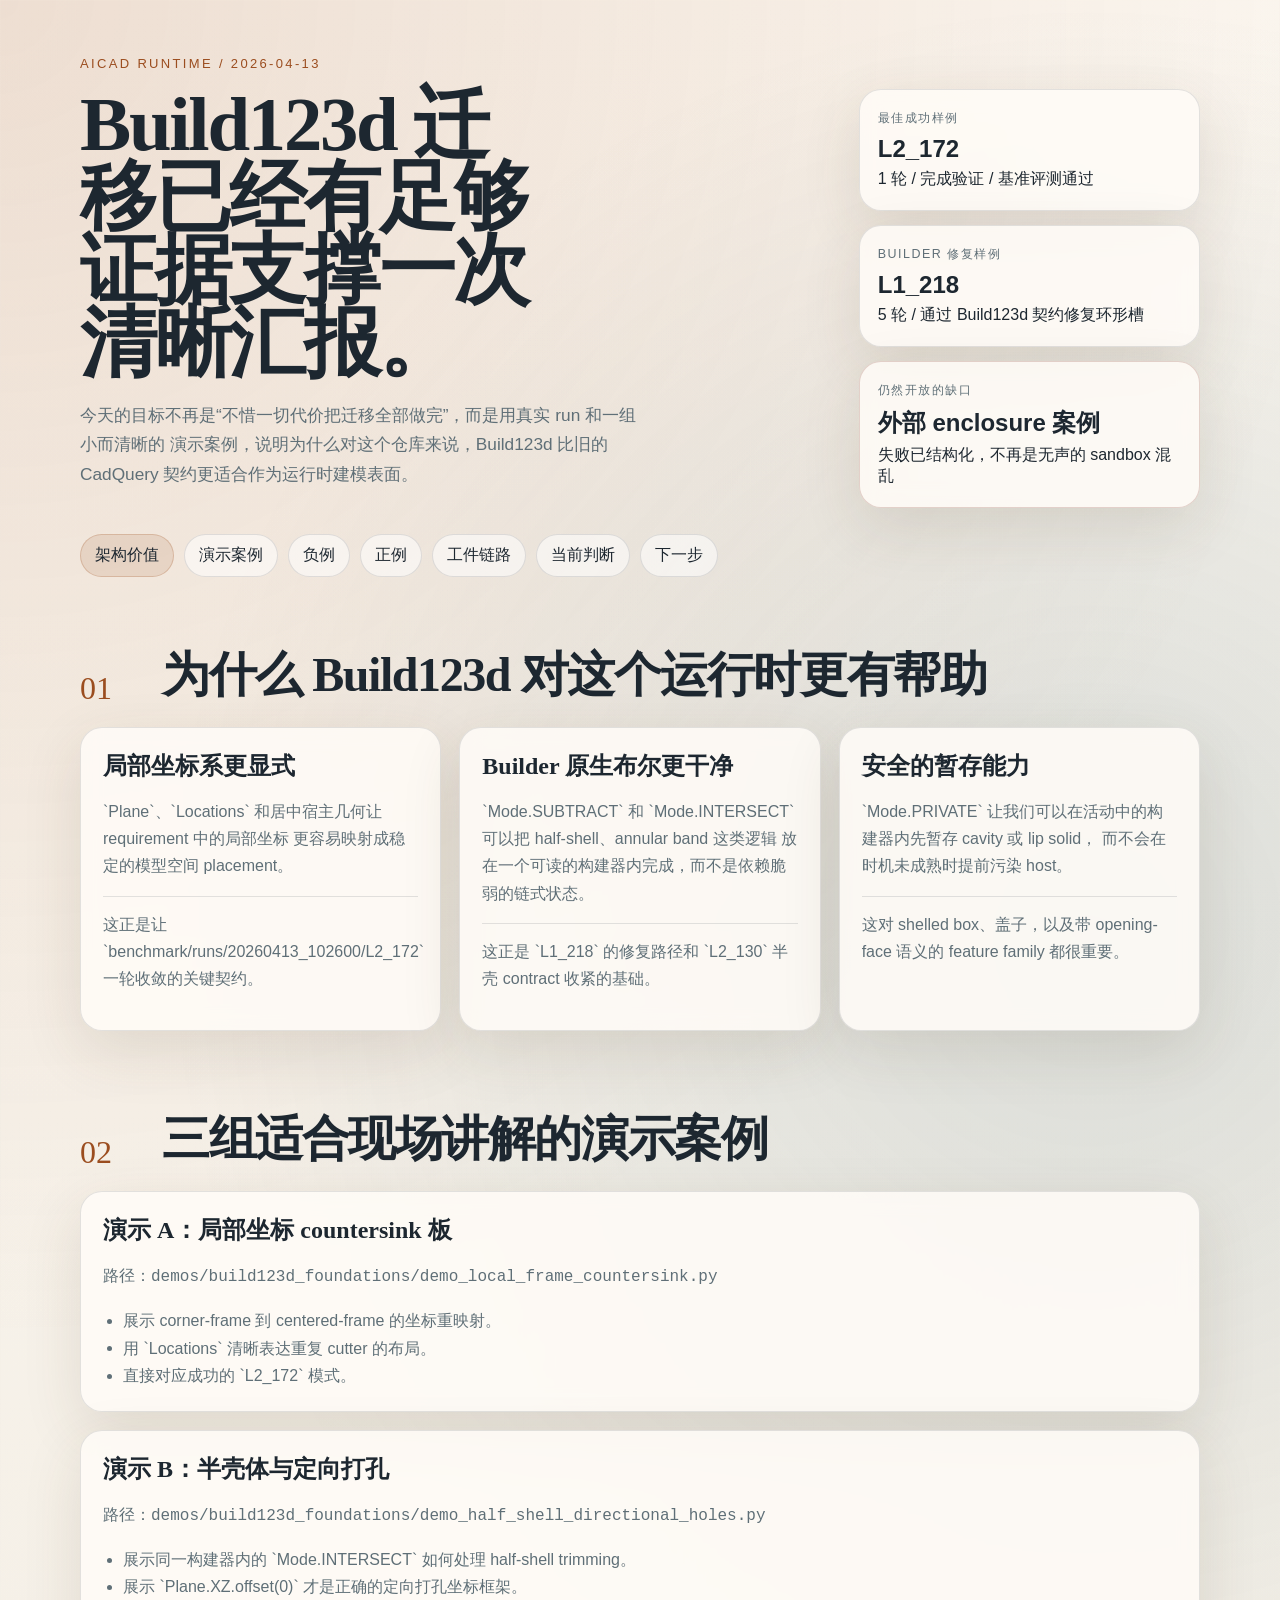
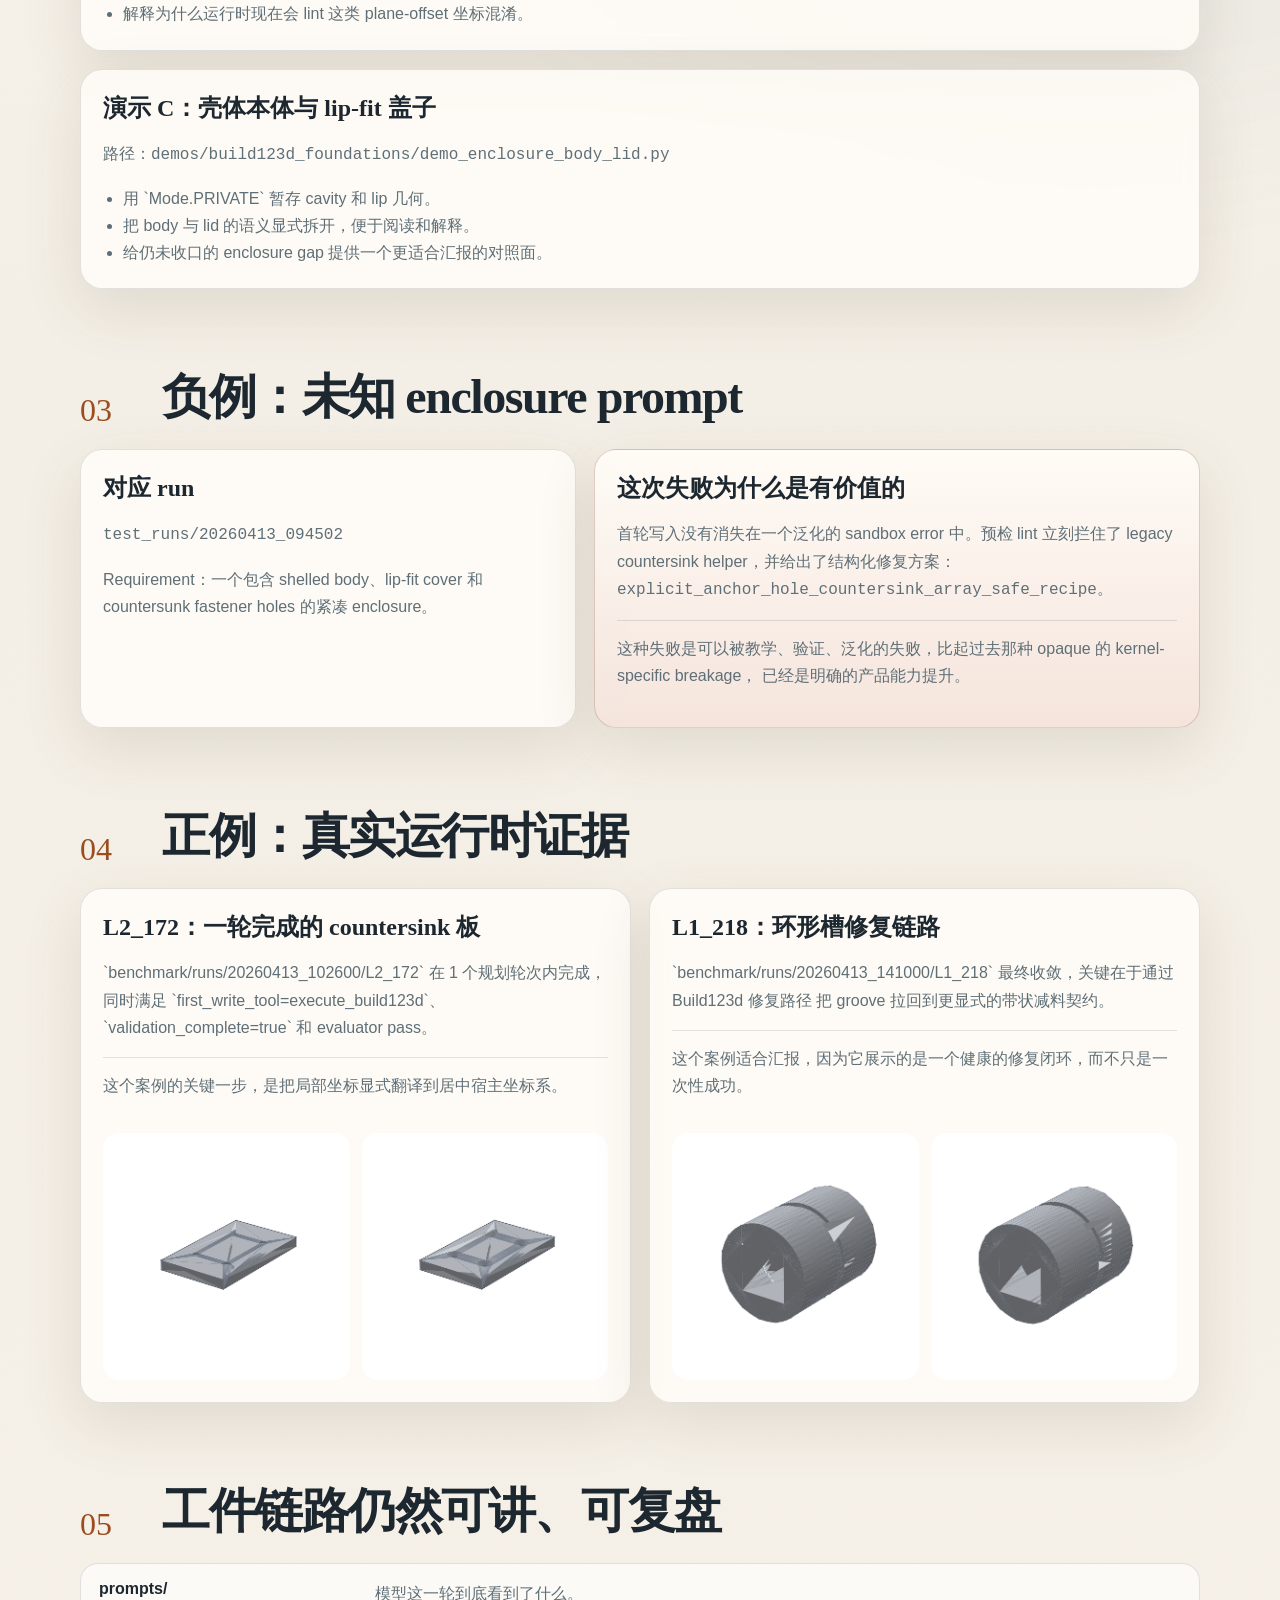
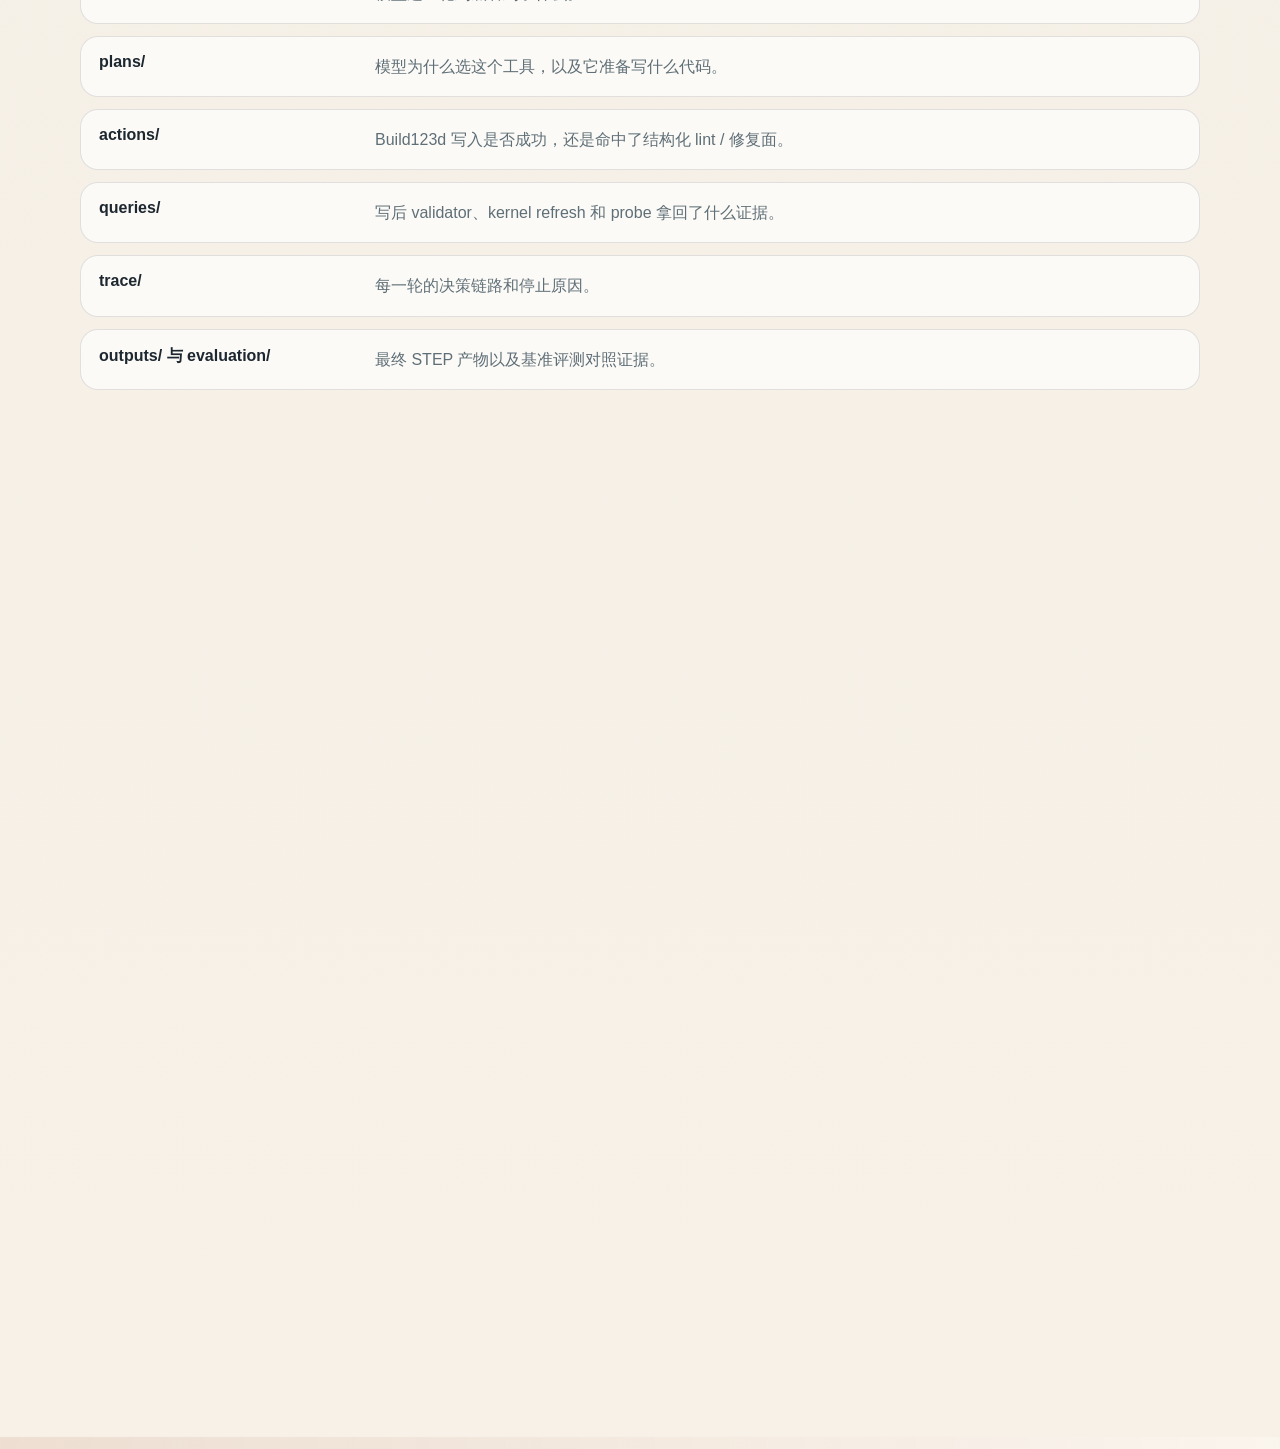
==== commit 323439bc: "docs: localize build123d demo package" ====
--- a/report-20260413-build123d-experiments/index.html
+++ b/report-20260413-build123d-experiments/index.html
@@ -14,14 +14,14 @@
           <h1>Build123d 迁移已经有足够证据支撑一次清晰汇报。</h1>
           <p class="hero__lede">
             今天的目标不再是“不惜一切代价把迁移全部做完”，而是用真实 run 和一组小而清晰的
-            demo，说明为什么对这个仓库来说，Build123d 比旧的 CadQuery 契约更适合作为运行时建模表面。
+            演示案例，说明为什么对这个仓库来说，Build123d 比旧的 CadQuery 契约更适合作为运行时建模表面。
           </p>
         </div>
         <aside class="metric-stack">
           <div class="metric-card">
             <span class="metric-card__label">最佳成功样例</span>
             <strong>L2_172</strong>
-            <span>1 轮 / 完成验证 / benchmark 通过</span>
+            <span>1 轮 / 完成验证 / 基准评测通过</span>
           </div>
           <div class="metric-card">
             <span class="metric-card__label">Builder 修复样例</span>
@@ -30,7 +30,7 @@
           </div>
           <div class="metric-card metric-card--warn">
             <span class="metric-card__label">仍然开放的缺口</span>
-            <strong>外部 enclosure case</strong>
+            <strong>外部 enclosure 案例</strong>
             <span>失败已结构化，不再是无声的 sandbox 混乱</span>
           </div>
         </aside>
@@ -50,13 +50,13 @@
       <section class="chapter" id="architecture" data-reveal>
         <div class="chapter__head">
           <span>01</span>
-          <h2>为什么 Build123d 对这个 runtime 更有帮助</h2>
+          <h2>为什么 Build123d 对这个运行时更有帮助</h2>
         </div>
         <div class="card-grid card-grid--three">
           <article class="card">
             <h3>局部坐标系更显式</h3>
             <p>
-              `Plane`、`Locations` 和 centered host geometry 让 requirement 中的局部坐标
+              `Plane`、`Locations` 和居中宿主几何让 requirement 中的局部坐标
               更容易映射成稳定的模型空间 placement。
             </p>
             <p class="card__note">
@@ -67,20 +67,20 @@
             <h3>Builder 原生布尔更干净</h3>
             <p>
               `Mode.SUBTRACT` 和 `Mode.INTERSECT` 可以把 half-shell、annular band 这类逻辑
-              放在一个可读的 builder 内完成，而不是依赖脆弱的链式状态。
+              放在一个可读的构建器内完成，而不是依赖脆弱的链式状态。
             </p>
             <p class="card__note">
               这正是 `L1_218` 的修复路径和 `L2_130` 半壳 contract 收紧的基础。
             </p>
           </article>
           <article class="card">
-            <h3>安全的 staging 能力</h3>
-            <p>
-              `Mode.PRIVATE` 让我们可以在活动中的 builder 内先 staging cavity 或 lip solid，
+            <h3>安全的暂存能力</h3>
+            <p>
+              `Mode.PRIVATE` 让我们可以在活动中的构建器内先暂存 cavity 或 lip solid，
               而不会在时机未成熟时提前污染 host。
             </p>
             <p class="card__note">
-              这对 shelled box、lid，以及带 opening-face 语义的 feature family 都很重要。
+              这对 shelled box、盖子，以及带 opening-face 语义的 feature family 都很重要。
             </p>
           </article>
         </div>
@@ -89,38 +89,38 @@
       <section class="chapter" id="demos" data-reveal>
         <div class="chapter__head">
           <span>02</span>
-          <h2>三组适合现场演示的 demo</h2>
+          <h2>三组适合现场讲解的演示案例</h2>
         </div>
         <div class="demo-list">
           <article class="demo-card">
-            <h3>Demo A：局部坐标 countersink 板</h3>
+            <h3>演示 A：局部坐标 countersink 板</h3>
             <p>
               路径：<code>demos/build123d_foundations/demo_local_frame_countersink.py</code>
             </p>
             <ul>
               <li>展示 corner-frame 到 centered-frame 的坐标重映射。</li>
-              <li>用 `Locations` 清晰表达重复 cutter 的 placement。</li>
+              <li>用 `Locations` 清晰表达重复 cutter 的布局。</li>
               <li>直接对应成功的 `L2_172` 模式。</li>
             </ul>
           </article>
           <article class="demo-card">
-            <h3>Demo B：半壳体与定向打孔</h3>
+            <h3>演示 B：半壳体与定向打孔</h3>
             <p>
               路径：<code>demos/build123d_foundations/demo_half_shell_directional_holes.py</code>
             </p>
             <ul>
-              <li>展示 same-builder `Mode.INTERSECT` 处理 half-shell trimming。</li>
-              <li>展示 `Plane.XZ.offset(0)` 才是正确的定向打孔 frame。</li>
-              <li>解释为什么 runtime 现在会 lint 这类 plane-offset 坐标混淆。</li>
+              <li>展示同一构建器内的 `Mode.INTERSECT` 如何处理 half-shell trimming。</li>
+              <li>展示 `Plane.XZ.offset(0)` 才是正确的定向打孔坐标框架。</li>
+              <li>解释为什么运行时现在会 lint 这类 plane-offset 坐标混淆。</li>
             </ul>
           </article>
           <article class="demo-card">
-            <h3>Demo C：壳体本体与 lip-fit 盖子</h3>
+            <h3>演示 C：壳体本体与 lip-fit 盖子</h3>
             <p>
               路径：<code>demos/build123d_foundations/demo_enclosure_body_lid.py</code>
             </p>
             <ul>
-              <li>用 `Mode.PRIVATE` staging cavity 和 lip 几何。</li>
+              <li>用 `Mode.PRIVATE` 暂存 cavity 和 lip 几何。</li>
               <li>把 body 与 lid 的语义显式拆开，便于阅读和解释。</li>
               <li>给仍未收口的 enclosure gap 提供一个更适合汇报的对照面。</li>
             </ul>
@@ -138,14 +138,14 @@
             <h3>对应 run</h3>
             <p><code>test_runs/20260413_094502</code></p>
             <p>
-              Prompt：一个包含 shelled body、lip-fit cover 和 countersunk fastener holes 的紧凑 enclosure。
+              Requirement：一个包含 shelled body、lip-fit cover 和 countersunk fastener holes 的紧凑 enclosure。
             </p>
           </article>
           <article class="card card--warn">
             <h3>这次失败为什么是有价值的</h3>
             <p>
-              首轮写入没有消失在一个泛化的 sandbox error 中。Preflight lint 立刻拦住了
-              legacy countersink helper，并给出了结构化 repair recipe：
+              首轮写入没有消失在一个泛化的 sandbox error 中。预检 lint 立刻拦住了
+              legacy countersink helper，并给出了结构化修复方案：
               <code>explicit_anchor_hole_countersink_array_safe_recipe</code>。
             </p>
             <p class="card__note">
@@ -159,19 +159,19 @@
       <section class="chapter" id="success-case" data-reveal>
         <div class="chapter__head">
           <span>04</span>
-          <h2>正例：真实 runtime 证据</h2>
+          <h2>正例：真实运行时证据</h2>
         </div>
         <div class="card-grid card-grid--two">
           <article class="card media-card">
             <div>
               <h3>L2_172：一轮完成的 countersink 板</h3>
               <p>
-                `benchmark/runs/20260413_102600/L2_172` 在 1 个 planner round 内完成，
+                `benchmark/runs/20260413_102600/L2_172` 在 1 个规划轮次内完成，
                 同时满足 `first_write_tool=execute_build123d`、`validation_complete=true`
                 和 evaluator pass。
               </p>
               <p class="card__note">
-                这个 case 的关键一步，是把局部坐标显式翻译到 centered host frame。
+                这个案例的关键一步，是把局部坐标显式翻译到居中宿主坐标系。
               </p>
             </div>
             <div class="media-pair">
@@ -183,11 +183,11 @@
             <div>
               <h3>L1_218：环形槽修复链路</h3>
               <p>
-                `benchmark/runs/20260413_141000/L1_218` 最终收敛，关键在于通过 Build123d repair path
-                把 groove 拉回到更显式的 band/subtract contract。
+                `benchmark/runs/20260413_141000/L1_218` 最终收敛，关键在于通过 Build123d 修复路径
+                把 groove 拉回到更显式的带状减料契约。
               </p>
               <p class="card__note">
-                这个 case 适合汇报，因为它展示的是一个健康的修复闭环，而不只是一次性成功。
+                这个案例适合汇报，因为它展示的是一个健康的修复闭环，而不只是一次性成功。
               </p>
             </div>
             <div class="media-pair">
@@ -206,10 +206,10 @@
         <div class="timeline">
           <div class="timeline__item"><strong>prompts/</strong><span>模型这一轮到底看到了什么。</span></div>
           <div class="timeline__item"><strong>plans/</strong><span>模型为什么选这个工具，以及它准备写什么代码。</span></div>
-          <div class="timeline__item"><strong>actions/</strong><span>Build123d 写入是否成功，还是命中了结构化 lint / repair surface。</span></div>
+          <div class="timeline__item"><strong>actions/</strong><span>Build123d 写入是否成功，还是命中了结构化 lint / 修复面。</span></div>
           <div class="timeline__item"><strong>queries/</strong><span>写后 validator、kernel refresh 和 probe 拿回了什么证据。</span></div>
-          <div class="timeline__item"><strong>trace/</strong><span>每一轮的决策链路和 stop reason。</span></div>
-          <div class="timeline__item"><strong>outputs/ 与 evaluation/</strong><span>最终 STEP 产物以及 benchmark 对照证据。</span></div>
+          <div class="timeline__item"><strong>trace/</strong><span>每一轮的决策链路和停止原因。</span></div>
+          <div class="timeline__item"><strong>outputs/ 与 evaluation/</strong><span>最终 STEP 产物以及基准评测对照证据。</span></div>
         </div>
       </section>
 
@@ -221,10 +221,10 @@
         <div class="judgment-band">
           <p>
             这次迁移已经有足够扎实的内容支撑一次汇报：Build123d 确实在我们最关心的几个点上改善了
-            runtime，包括显式 local frame、builder 可见的 boolean、safe staging，以及可确定的 preflight repair surface。
+            运行时，包括显式局部坐标系、构建器可见的 boolean、安全暂存，以及可确定的预检修复面。
           </p>
           <p>
-            需要诚实说明的是：benchmark 锚点通过，并不等于仓库已经“全部完成”。enclosure family
+            需要诚实说明的是：基准评测锚点通过，并不等于仓库已经“全部完成”。enclosure family
             仍然需要更泛化的 body / lid / top-face reasoning。
           </p>
         </div>
@@ -237,16 +237,16 @@
         </div>
         <div class="card-grid card-grid--three">
           <article class="card">
-            <h3>保持 demo 小而稳定</h3>
-            <p>把这套 demo 作为 Build123d 迁移阶段的稳定解释面，而不是不断堆大而杂的案例。</p>
+            <h3>保持演示案例小而稳定</h3>
+            <p>把这套演示案例作为 Build123d 迁移阶段的稳定解释面，而不是不断堆大而杂的案例。</p>
           </article>
           <article class="card">
             <h3>继续泛化 enclosure reasoning</h3>
             <p>重点放在 shell opening 语义、lid/body 拆解，以及 top-face fastener placement。</p>
           </article>
           <article class="card">
-            <h3>把 benchmark 当信号，不当目标</h3>
-            <p>继续只接受那些能提升多个未知 prompt 共享 runtime contract 的修复，而不是单个 case 强化。</p>
+            <h3>把基准评测当信号，不当目标</h3>
+            <p>继续只接受那些能提升多个未知 prompt 共享运行时契约的修复，而不是单个 case 强化。</p>
           </article>
         </div>
       </section>
@@ -260,7 +260,7 @@
           <article class="code-card">
             <h3>L2_172 决策摘要</h3>
             <pre><code>把 corner-based 的草图坐标
-转换到 centered host frame，
+转换到居中宿主坐标系，
 然后一次性写出完整的 Build123d 脚本。</code></pre>
           </article>
           <article class="code-card">
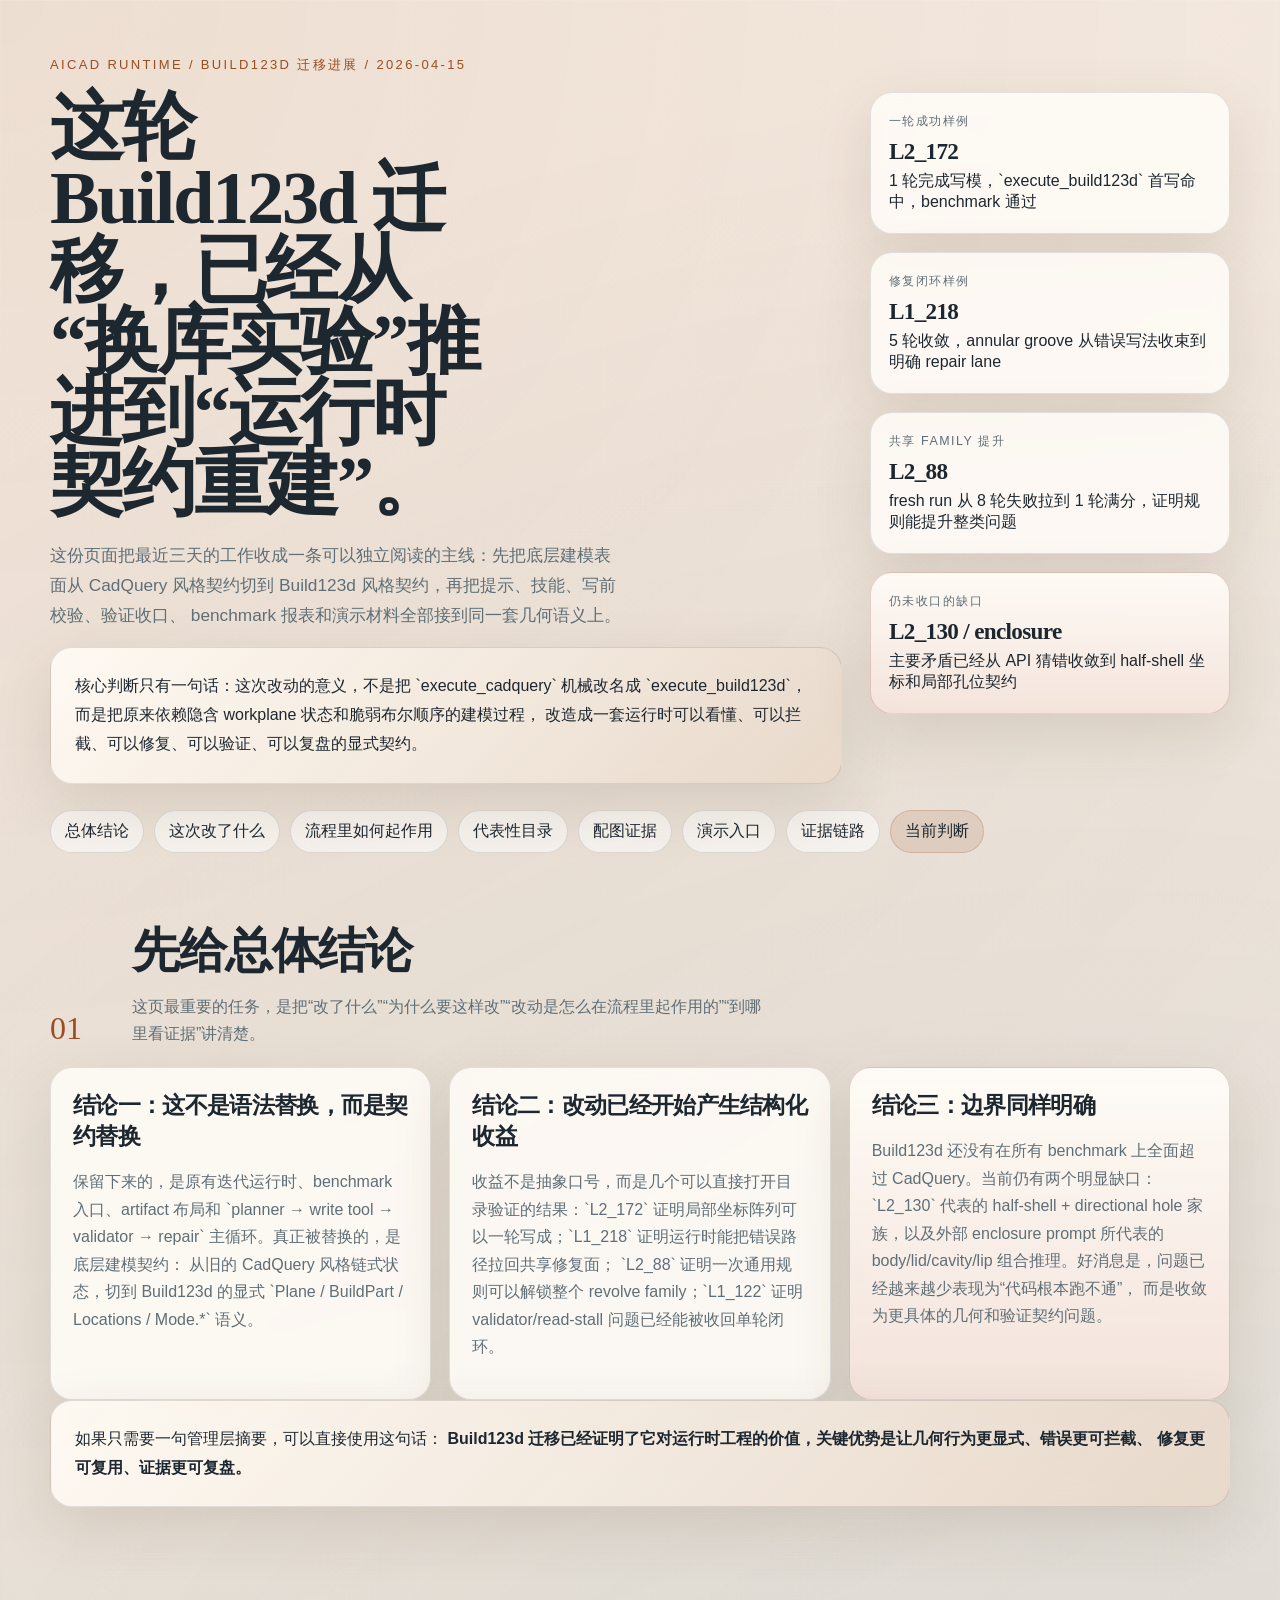
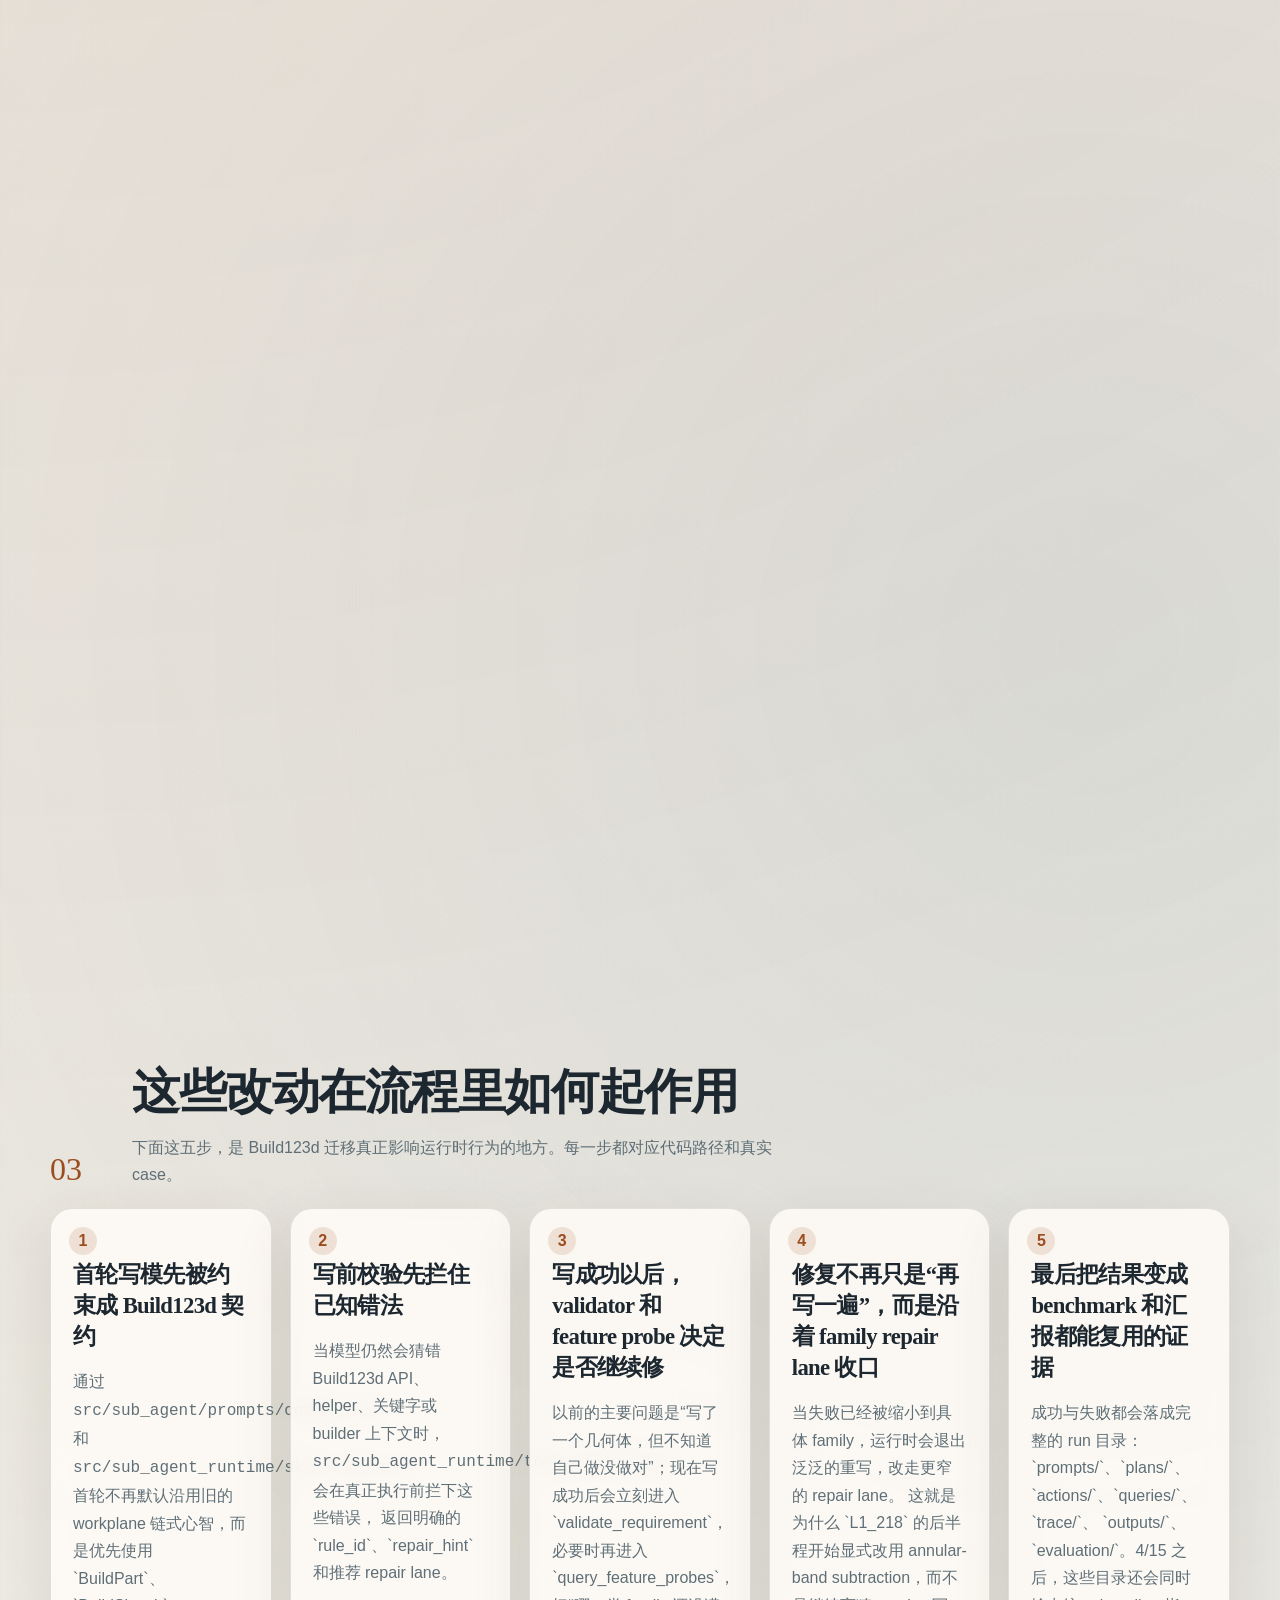
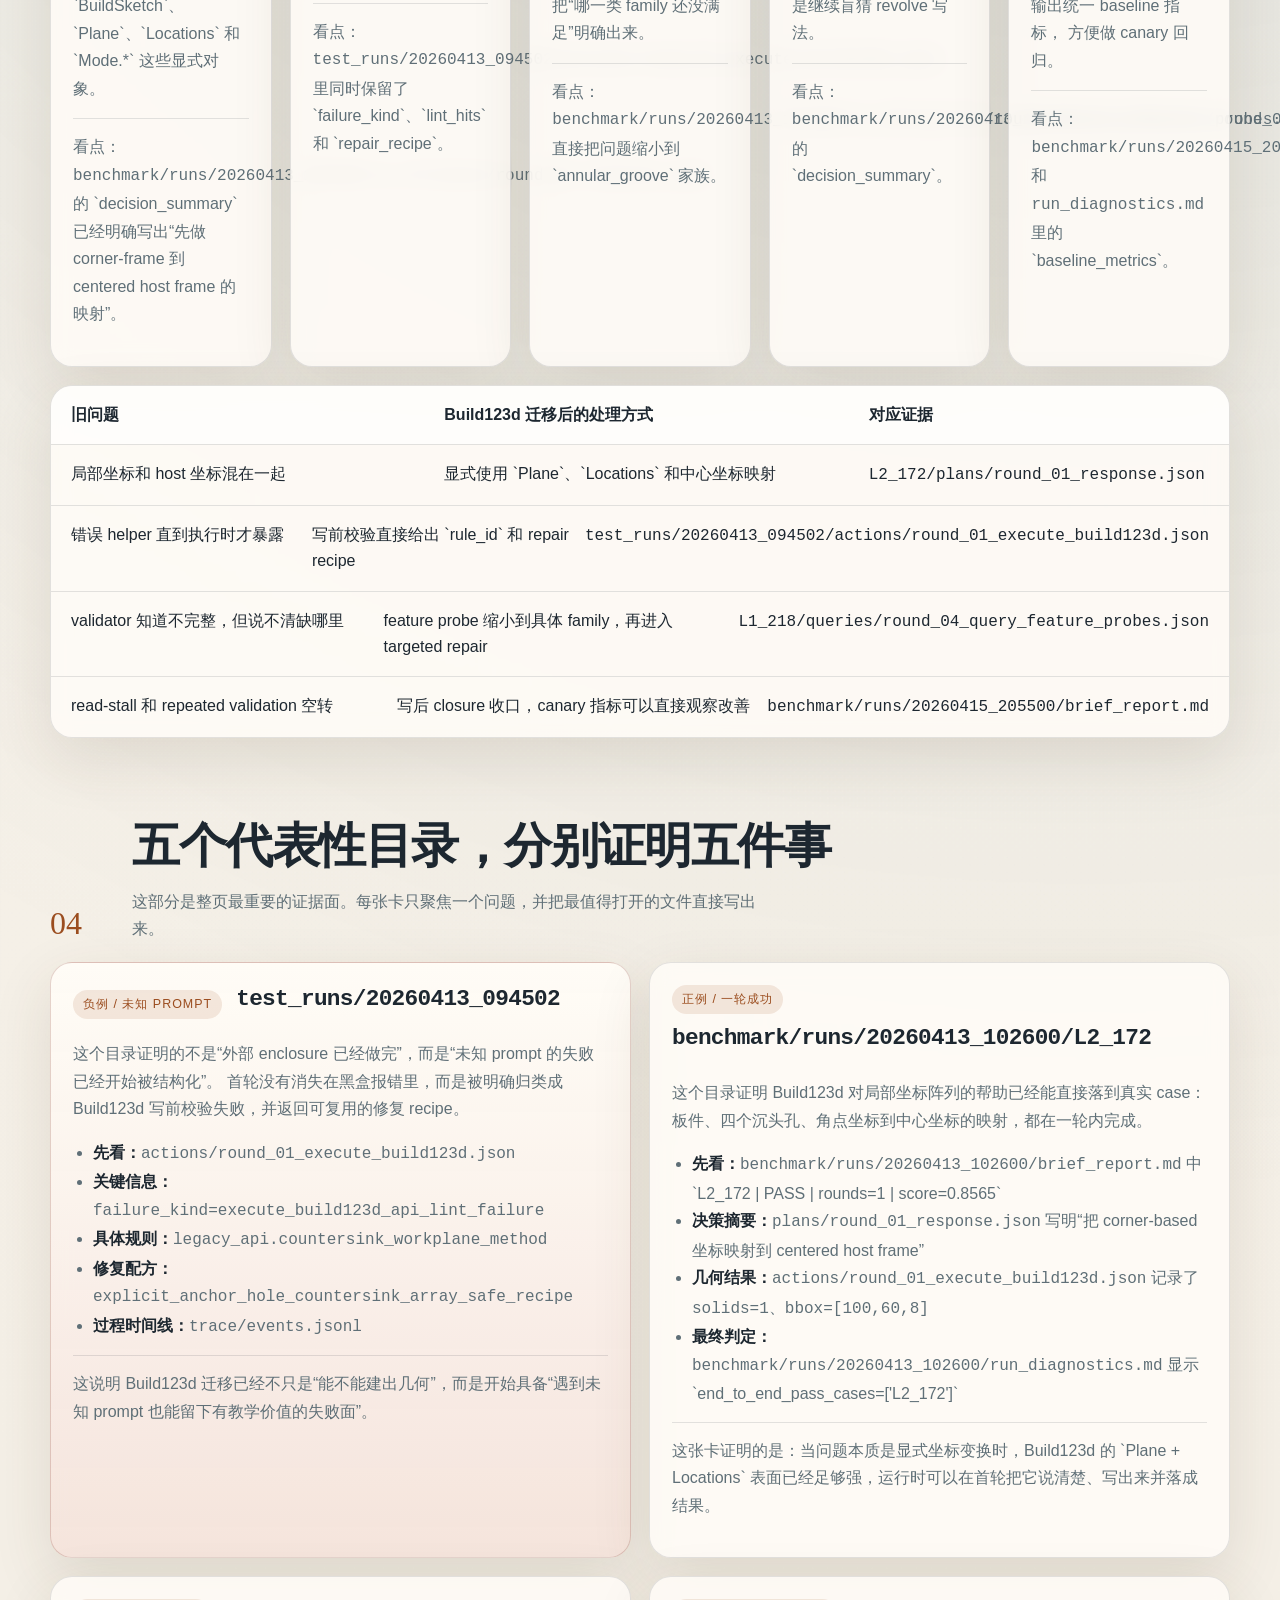
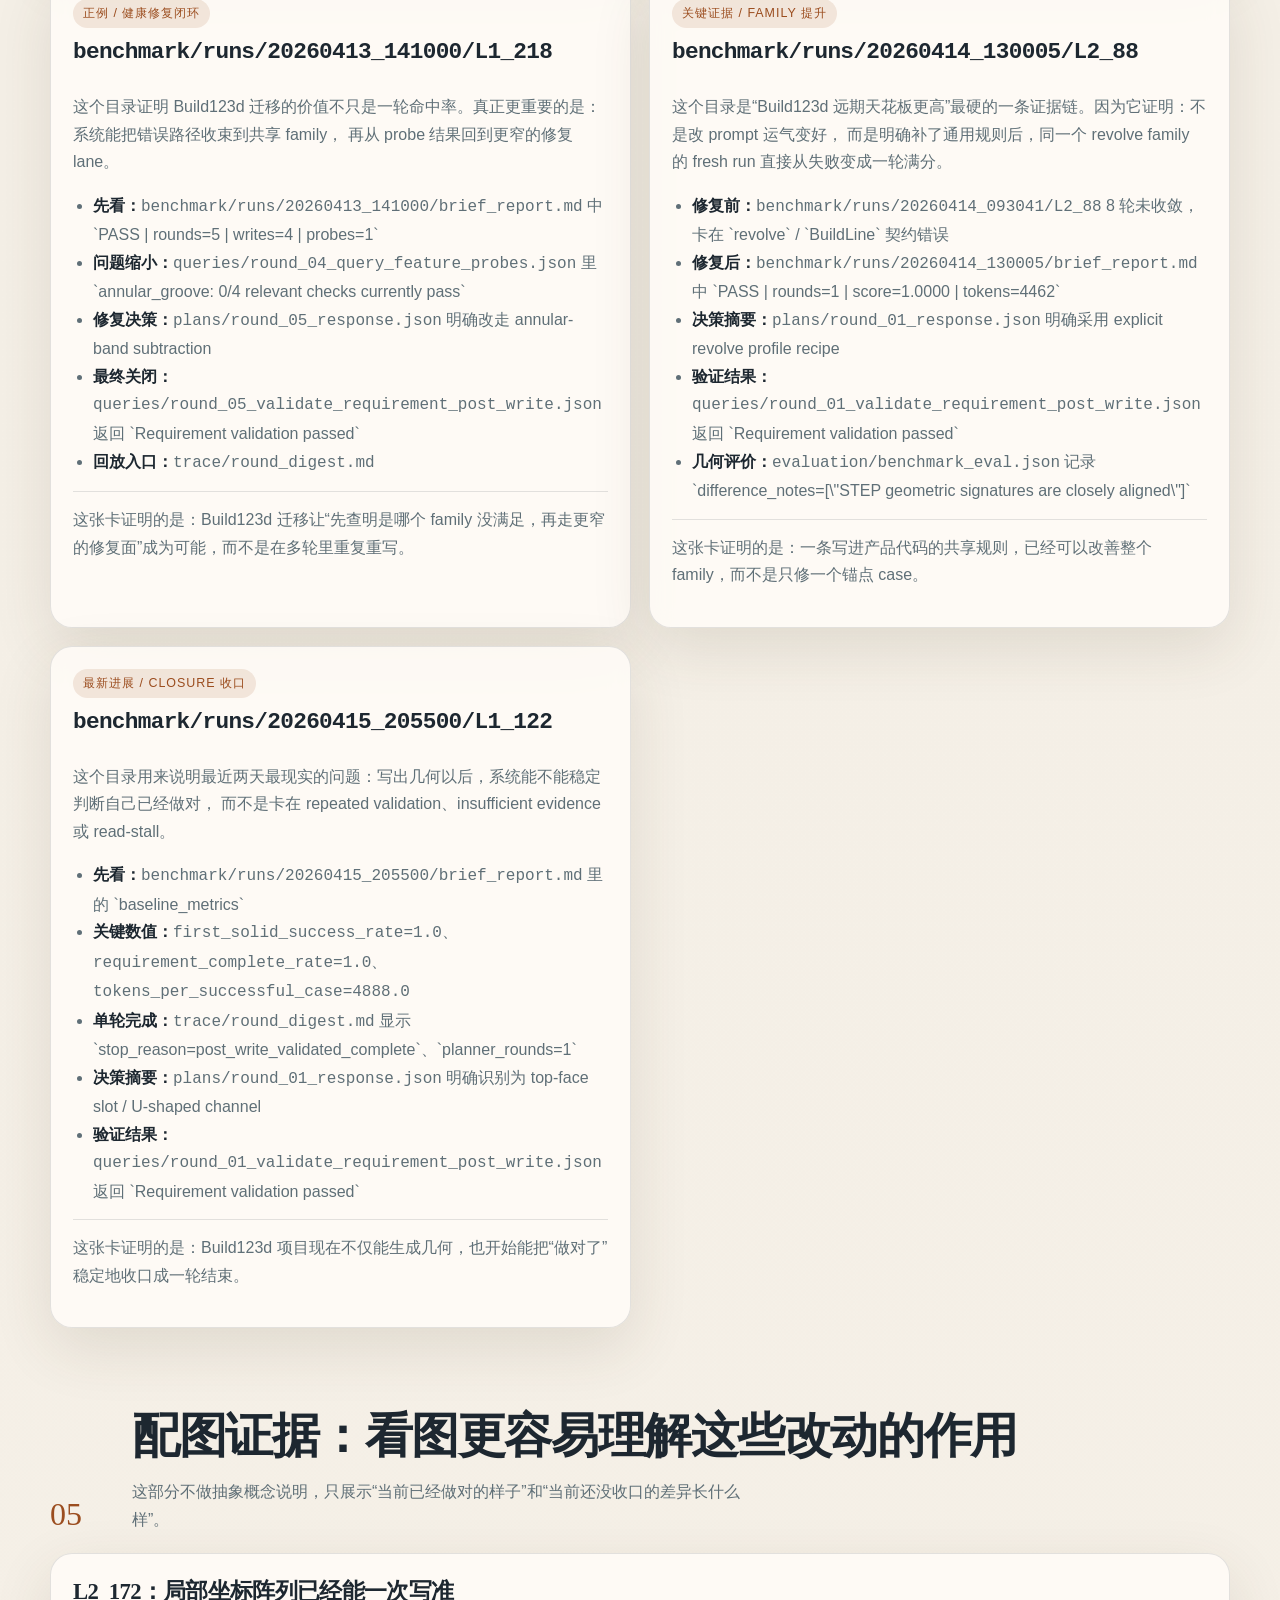
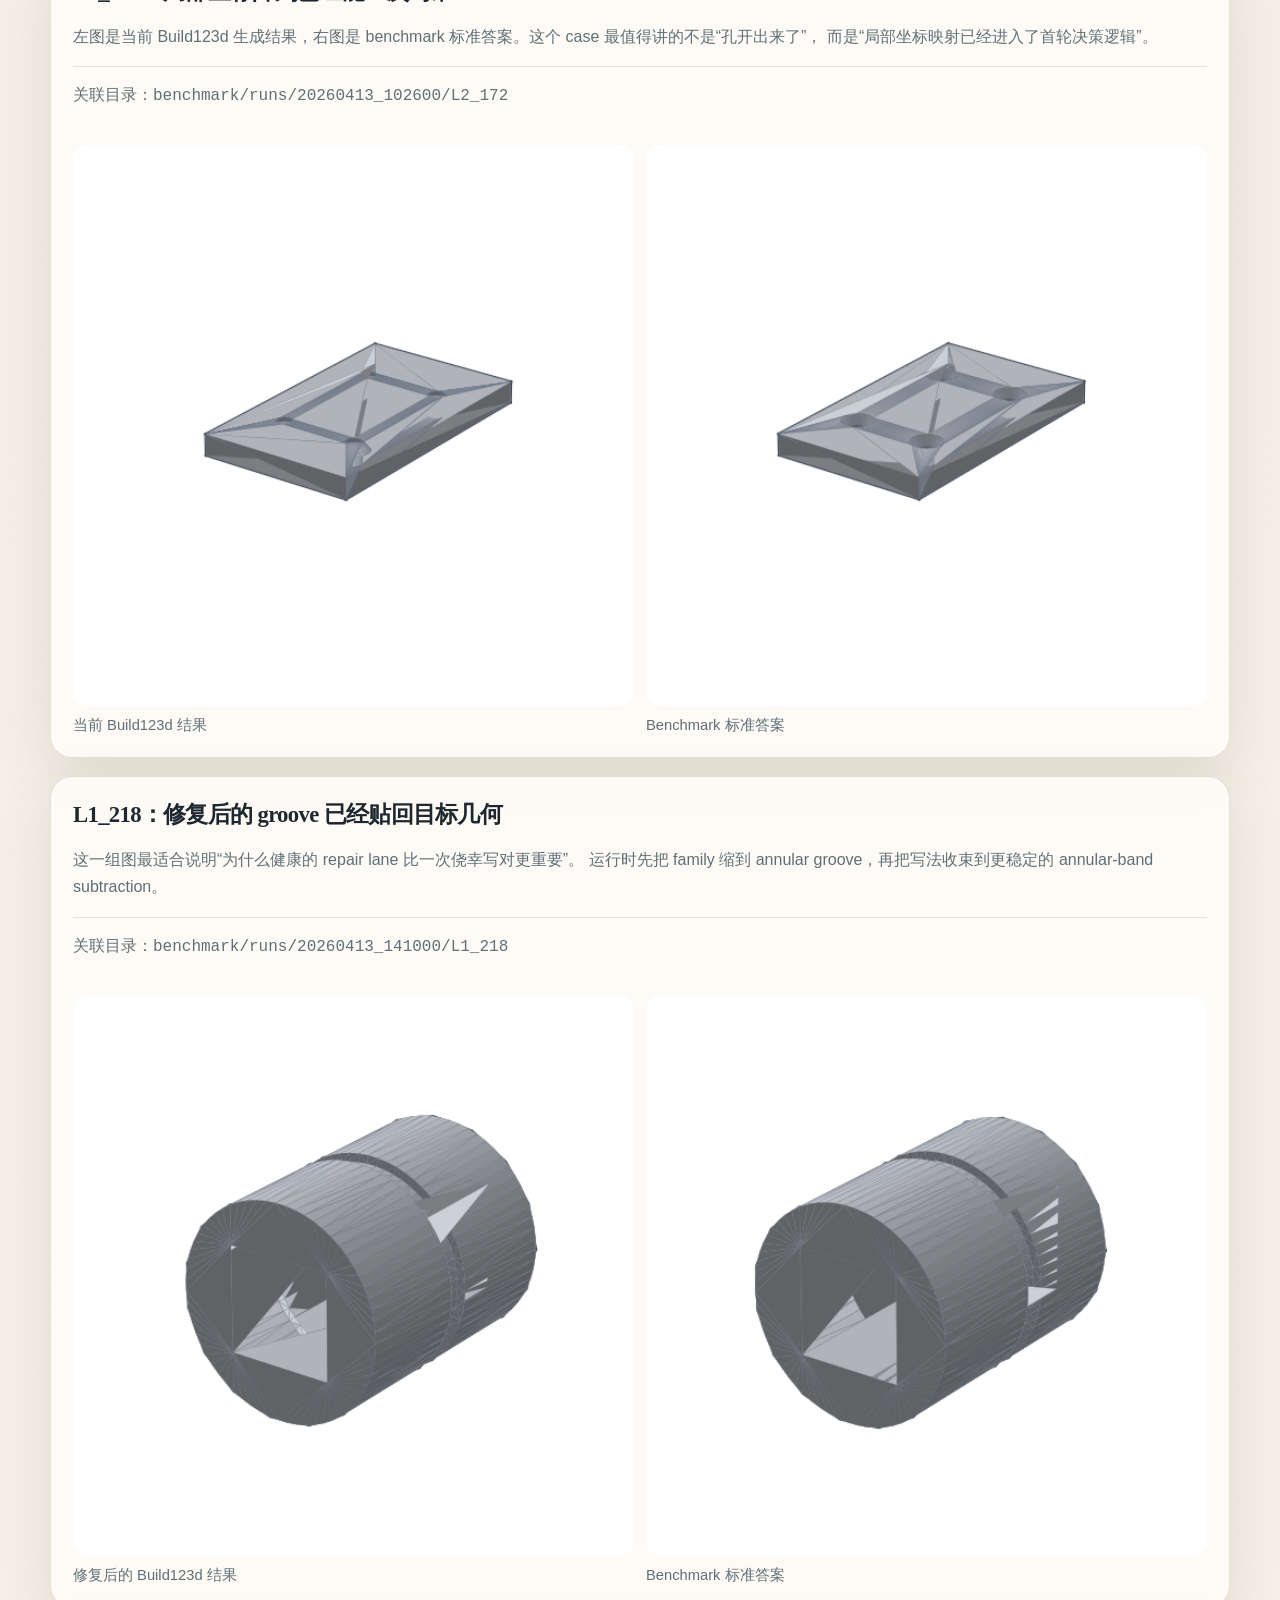
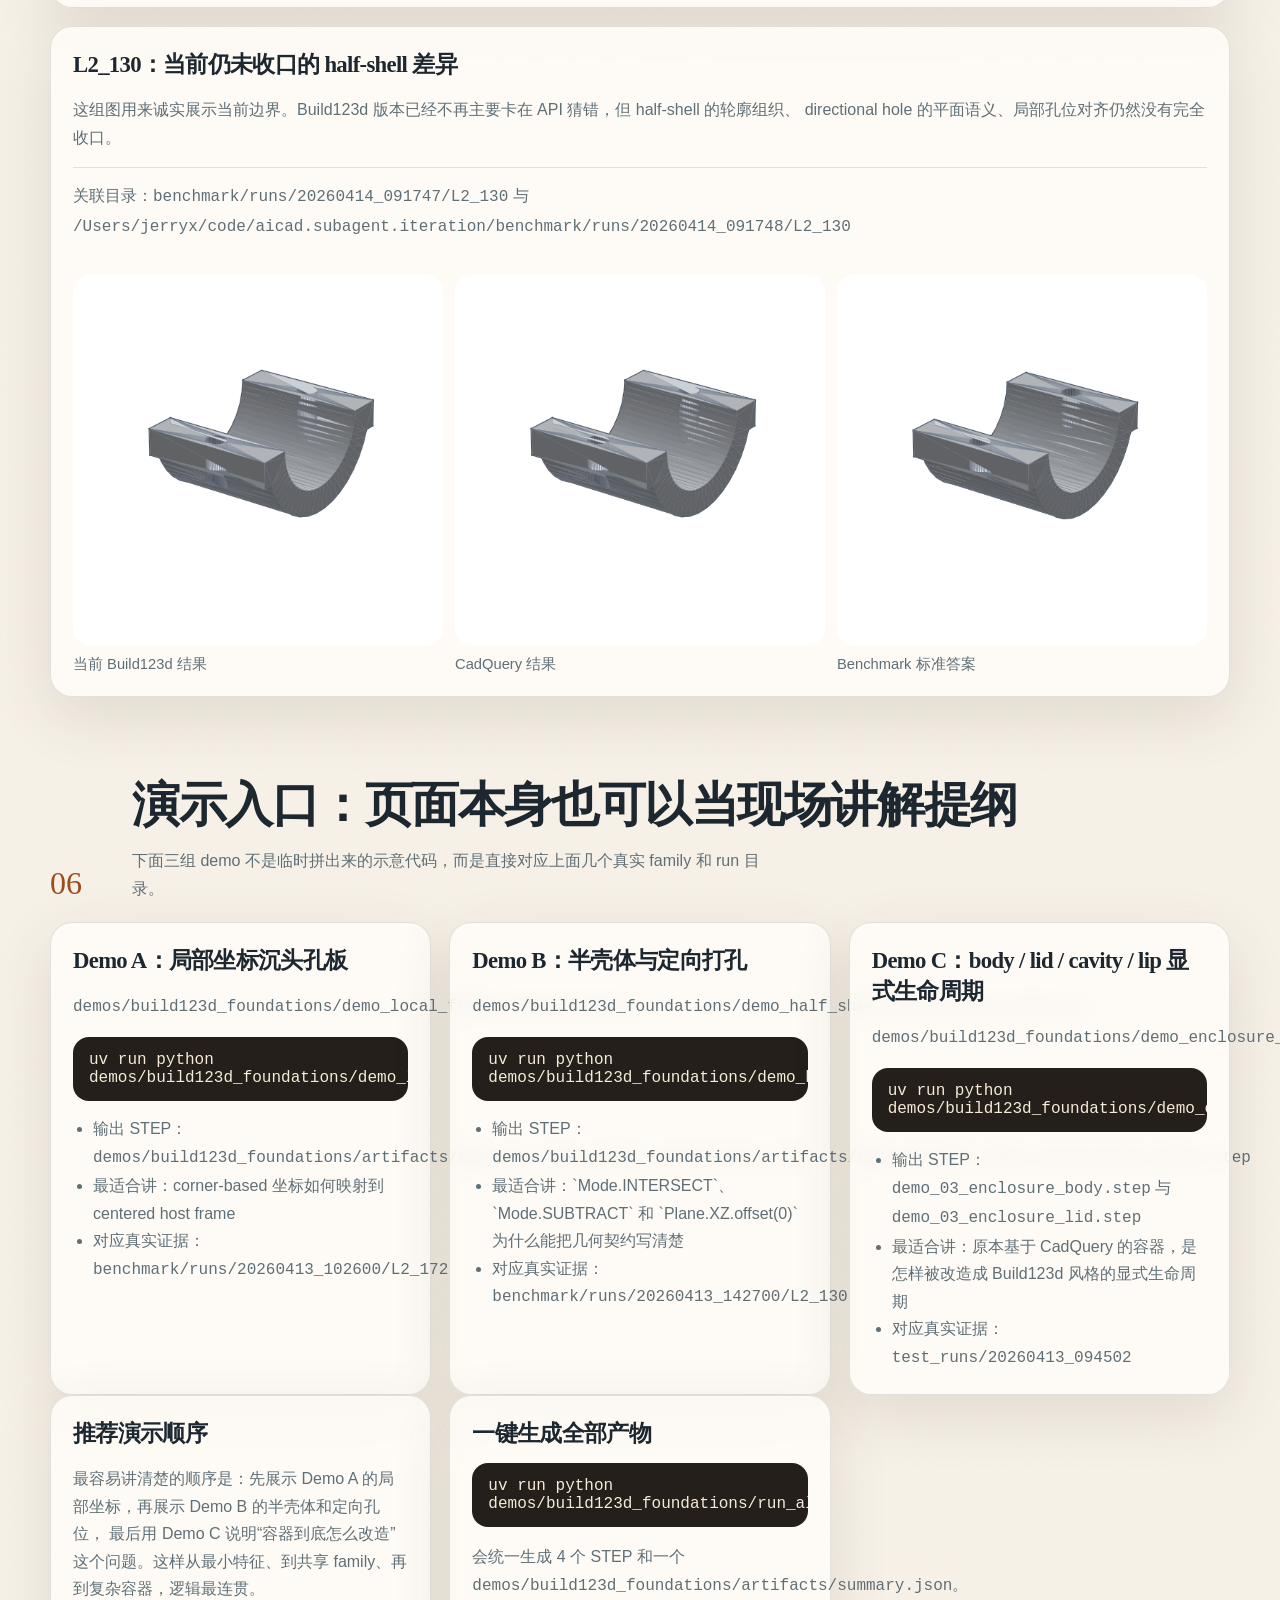
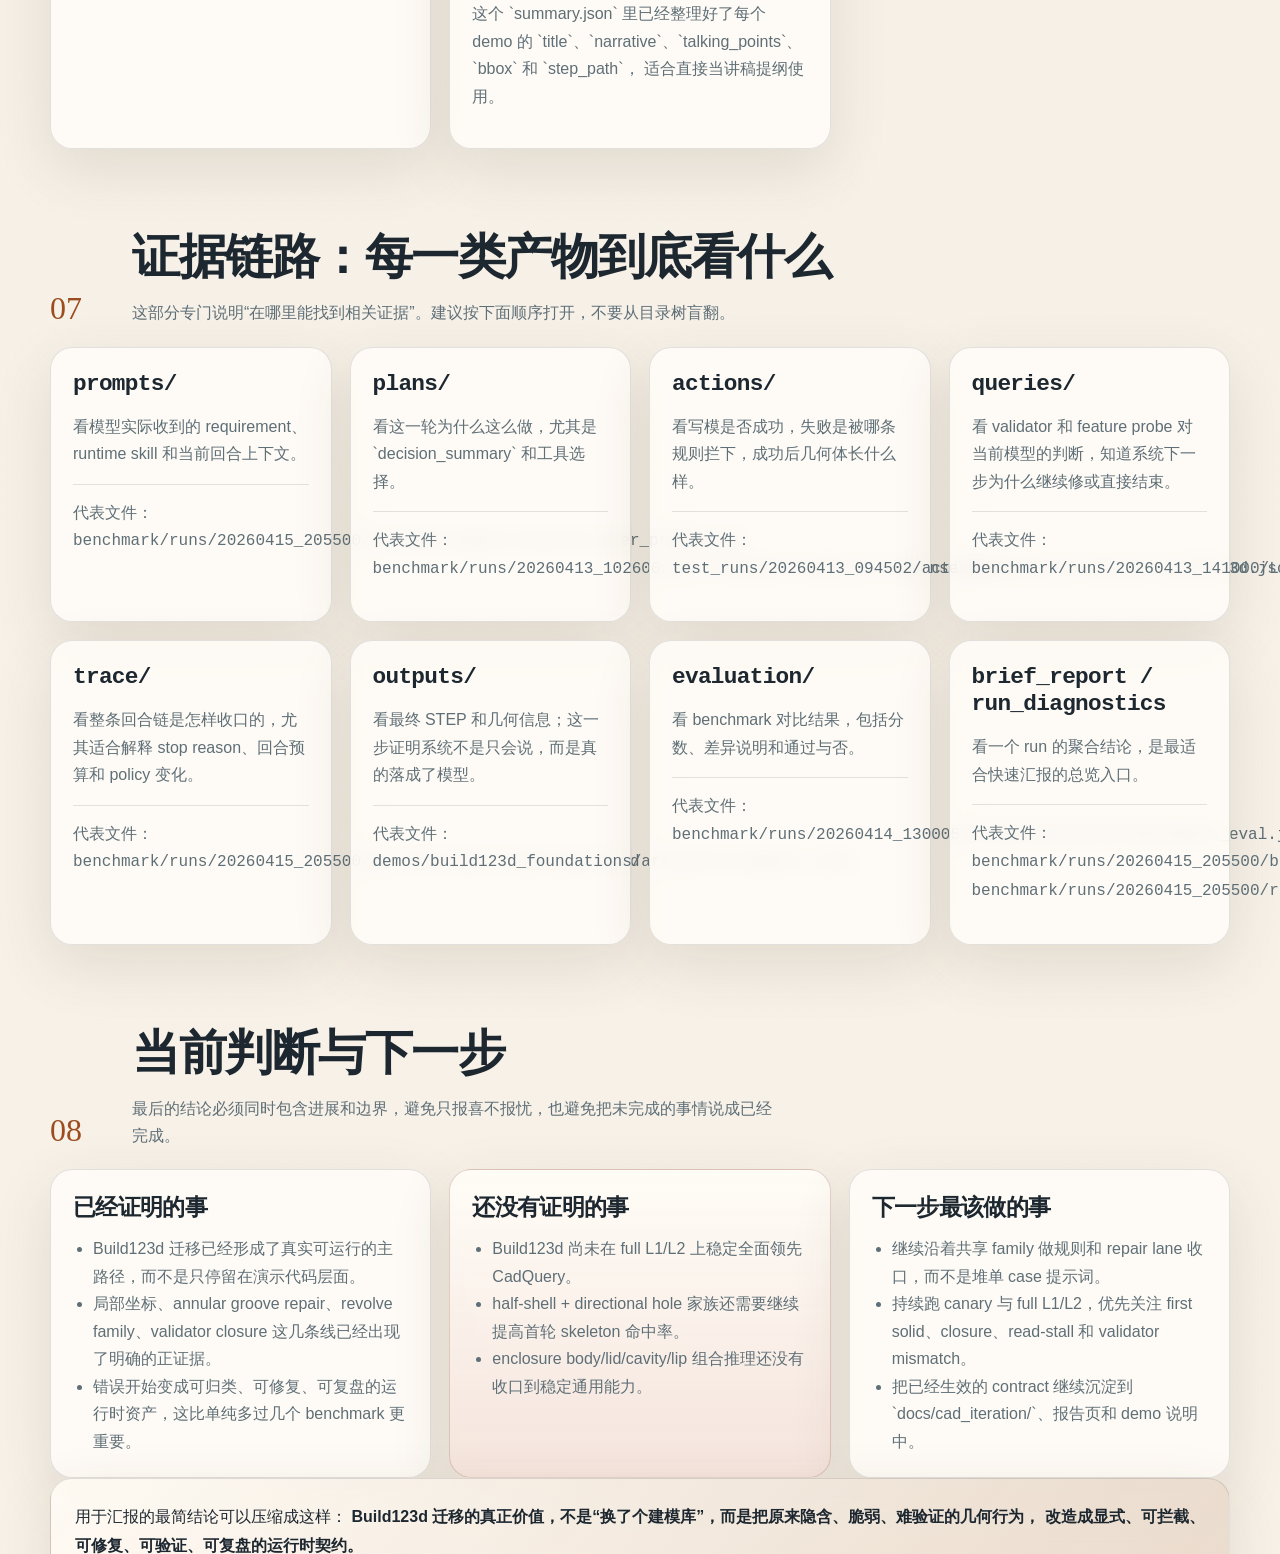
==== commit 5d49ad5b: "Tighten build123d runtime feedback and reporting" ====
--- a/report-20260413-build123d-experiments/index.html
+++ b/report-20260413-build123d-experiments/index.html
@@ -3,278 +3,701 @@
   <head>
     <meta charset="utf-8" />
     <meta name="viewport" content="width=device-width, initial-scale=1" />
-    <title>Build123d 迁移实验汇报</title>
+    <title>Build123d 迁移进展与证据汇报</title>
     <link rel="stylesheet" href="styles.css" />
   </head>
   <body>
     <header class="hero" id="hero">
-      <div class="hero__eyebrow">AiCAD Runtime / 2026-04-13</div>
+      <div class="hero__eyebrow">AiCAD Runtime / Build123d 迁移进展 / 2026-04-15</div>
       <div class="hero__grid">
         <div>
-          <h1>Build123d 迁移已经有足够证据支撑一次清晰汇报。</h1>
+          <h1>这轮 Build123d 迁移，已经从“换库实验”推进到“运行时契约重建”。</h1>
           <p class="hero__lede">
-            今天的目标不再是“不惜一切代价把迁移全部做完”，而是用真实 run 和一组小而清晰的
-            演示案例，说明为什么对这个仓库来说，Build123d 比旧的 CadQuery 契约更适合作为运行时建模表面。
+            这份页面把最近三天的工作收成一条可以独立阅读的主线：先把底层建模表面从
+            CadQuery 风格契约切到 Build123d 风格契约，再把提示、技能、写前校验、验证收口、
+            benchmark 报表和演示材料全部接到同一套几何语义上。
           </p>
+          <div class="summary-band">
+            <p>
+              核心判断只有一句话：这次改动的意义，不是把 `execute_cadquery`
+              机械改名成 `execute_build123d`，而是把原来依赖隐含 workplane 状态和脆弱布尔顺序的建模过程，
+              改造成一套运行时可以看懂、可以拦截、可以修复、可以验证、可以复盘的显式契约。
+            </p>
+          </div>
         </div>
         <aside class="metric-stack">
           <div class="metric-card">
-            <span class="metric-card__label">最佳成功样例</span>
+            <span class="metric-card__label">一轮成功样例</span>
             <strong>L2_172</strong>
-            <span>1 轮 / 完成验证 / 基准评测通过</span>
+            <span>1 轮完成写模，`execute_build123d` 首写命中，benchmark 通过</span>
           </div>
           <div class="metric-card">
-            <span class="metric-card__label">Builder 修复样例</span>
+            <span class="metric-card__label">修复闭环样例</span>
             <strong>L1_218</strong>
-            <span>5 轮 / 通过 Build123d 契约修复环形槽</span>
+            <span>5 轮收敛，annular groove 从错误写法收束到明确 repair lane</span>
+          </div>
+          <div class="metric-card">
+            <span class="metric-card__label">共享 family 提升</span>
+            <strong>L2_88</strong>
+            <span>fresh run 从 8 轮失败拉到 1 轮满分，证明规则能提升整类问题</span>
           </div>
           <div class="metric-card metric-card--warn">
-            <span class="metric-card__label">仍然开放的缺口</span>
-            <strong>外部 enclosure 案例</strong>
-            <span>失败已结构化，不再是无声的 sandbox 混乱</span>
+            <span class="metric-card__label">仍未收口的缺口</span>
+            <strong>L2_130 / enclosure</strong>
+            <span>主要矛盾已经从 API 猜错收敛到 half-shell 坐标和局部孔位契约</span>
           </div>
         </aside>
       </div>
       <nav class="chapter-nav">
-        <a href="#architecture">架构价值</a>
-        <a href="#demos">演示案例</a>
-        <a href="#negative-case">负例</a>
-        <a href="#success-case">正例</a>
-        <a href="#artifact-chain">工件链路</a>
-        <a href="#current-judgment">当前判断</a>
-        <a href="#next-plan">下一步</a>
+        <a href="#summary">总体结论</a>
+        <a href="#changes">这次改了什么</a>
+        <a href="#flow">流程里如何起作用</a>
+        <a href="#cases">代表性目录</a>
+        <a href="#gallery">配图证据</a>
+        <a href="#demos">演示入口</a>
+        <a href="#artifacts">证据链路</a>
+        <a href="#judgment">当前判断</a>
       </nav>
     </header>
 
     <main>
-      <section class="chapter" id="architecture" data-reveal>
+      <section class="chapter" id="summary" data-reveal>
         <div class="chapter__head">
           <span>01</span>
-          <h2>为什么 Build123d 对这个运行时更有帮助</h2>
-        </div>
-        <div class="card-grid card-grid--three">
-          <article class="card">
-            <h3>局部坐标系更显式</h3>
-            <p>
-              `Plane`、`Locations` 和居中宿主几何让 requirement 中的局部坐标
-              更容易映射成稳定的模型空间 placement。
-            </p>
-            <p class="card__note">
-              这正是让 `benchmark/runs/20260413_102600/L2_172` 一轮收敛的关键契约。
-            </p>
-          </article>
-          <article class="card">
-            <h3>Builder 原生布尔更干净</h3>
-            <p>
-              `Mode.SUBTRACT` 和 `Mode.INTERSECT` 可以把 half-shell、annular band 这类逻辑
-              放在一个可读的构建器内完成，而不是依赖脆弱的链式状态。
-            </p>
-            <p class="card__note">
-              这正是 `L1_218` 的修复路径和 `L2_130` 半壳 contract 收紧的基础。
-            </p>
-          </article>
-          <article class="card">
-            <h3>安全的暂存能力</h3>
-            <p>
-              `Mode.PRIVATE` 让我们可以在活动中的构建器内先暂存 cavity 或 lip solid，
-              而不会在时机未成熟时提前污染 host。
-            </p>
-            <p class="card__note">
-              这对 shelled box、盖子，以及带 opening-face 语义的 feature family 都很重要。
-            </p>
+          <div>
+            <h2>先给总体结论</h2>
+            <p class="chapter__desc">
+              这页最重要的任务，是把“改了什么”“为什么要这样改”“改动是怎么在流程里起作用的”“到哪里看证据”讲清楚。
+            </p>
+          </div>
+        </div>
+        <div class="narrative-grid">
+          <article class="narrative-card">
+            <h3>结论一：这不是语法替换，而是契约替换</h3>
+            <p>
+              保留下来的，是原有迭代运行时、benchmark 入口、artifact 布局和
+              `planner → write tool → validator → repair` 主循环。真正被替换的，是底层建模契约：
+              从旧的 CadQuery 风格链式状态，切到 Build123d 的显式 `Plane / BuildPart / Locations / Mode.*`
+              语义。
+            </p>
+          </article>
+          <article class="narrative-card">
+            <h3>结论二：改动已经开始产生结构化收益</h3>
+            <p>
+              收益不是抽象口号，而是几个可以直接打开目录验证的结果：`L2_172`
+              证明局部坐标阵列可以一轮写成；`L1_218` 证明运行时能把错误路径拉回共享修复面；
+              `L2_88` 证明一次通用规则可以解锁整个 revolve family；`L1_122`
+              证明 validator/read-stall 问题已经能被收回单轮闭环。
+            </p>
+          </article>
+          <article class="narrative-card narrative-card--warn">
+            <h3>结论三：边界同样明确</h3>
+            <p>
+              Build123d 还没有在所有 benchmark 上全面超过 CadQuery。当前仍有两个明显缺口：
+              `L2_130` 代表的 half-shell + directional hole 家族，以及外部 enclosure
+              prompt 所代表的 body/lid/cavity/lip 组合推理。好消息是，问题已经越来越少表现为“代码根本跑不通”，
+              而是收敛为更具体的几何和验证契约问题。
+            </p>
+          </article>
+        </div>
+        <div class="note-band">
+          <p>
+            如果只需要一句管理层摘要，可以直接使用这句话：
+            <strong>
+              Build123d 迁移已经证明了它对运行时工程的价值，关键优势是让几何行为更显式、错误更可拦截、
+              修复更可复用、证据更可复盘。
+            </strong>
+          </p>
+        </div>
+      </section>
+
+      <section class="chapter" id="changes" data-reveal>
+        <div class="chapter__head">
+          <span>02</span>
+          <div>
+            <h2>这次到底改了什么</h2>
+            <p class="chapter__desc">
+              用三天时间把散点工作收成同一条主线，避免“今天补一点 prompt，明天补一点 case”的碎片化推进。
+            </p>
+          </div>
+        </div>
+
+        <div class="timeline-grid">
+          <article class="timeline-card">
+            <div class="timeline-card__date">4/13</div>
+            <h3>先把迁移说明面和第一批 Build123d 契约面搭起来</h3>
+            <ul>
+              <li>建立 `demos/build123d_foundations/`，把局部坐标、半壳体、enclosure body/lid 三类问题拆成最小演示。</li>
+              <li>把未知 prompt `test_runs/20260413_094502` 转成结构化失败，而不是黑盒 sandbox error。</li>
+              <li>拿 `L2_172` 和 `L1_218` 两个真实 run 作为正证据，分别展示一轮成功和健康修复闭环。</li>
+            </ul>
+            <p class="timeline-card__path">
+              关键目录：<code>benchmark/runs/20260413_102600/L2_172</code>、
+              <code>benchmark/runs/20260413_141000/L1_218</code>、
+              <code>test_runs/20260413_094502</code>
+            </p>
+          </article>
+          <article class="timeline-card">
+            <div class="timeline-card__date">4/14</div>
+            <h3>把“值不值得继续投”这件事用同题 benchmark 讲清楚</h3>
+            <ul>
+              <li>完成 Build123d / CadQuery fresh run 对照，明确承认当前均值尚未领先。</li>
+              <li>围绕 revolve / BuildLine / countersink 等共享 family 继续补产品级规则，而不是补单 case。</li>
+              <li>用 `L2_88` 的前后对照证明：一条通用规则可以把一个 family 从 fresh run 失败拉到 1 轮满分。</li>
+            </ul>
+            <p class="timeline-card__path">
+              关键目录：<code>benchmark/runs/20260414_091747</code>、
+              <code>benchmark/runs/20260414_130005/L2_88</code>、
+              <code>report-20260414-build123d-vs-cadquery-benchmark/</code>
+            </p>
+          </article>
+          <article class="timeline-card">
+            <div class="timeline-card__date">4/15</div>
+            <h3>把 validator closure 和 canary 基线接进主路径</h3>
+            <ul>
+              <li>新增固定 canary case set 和 baseline 指标，后续优化终于可以按同一把尺子比较。</li>
+              <li>把 `validate_requirement` 的超时、取消、重复验证空转收紧回结构化 closure lane。</li>
+              <li>用 `L1_122` 证明 read-stall / insufficient-evidence family 已经能被拉回一轮闭环。</li>
+            </ul>
+            <p class="timeline-card__path">
+              关键目录：<code>benchmark/runs/20260415_205500/L1_122</code>、
+              <code>docs/work_logs/2026-04-15.md</code>、
+              <code>docs/cad_iteration/CANONICAL_BASELINE.md</code>
+            </p>
+          </article>
+        </div>
+
+        <div class="file-grid">
+          <article class="file-card">
+            <h3><code>src/sub_agent/prompts/codegen.md</code></h3>
+            <p>把 Build123d 合法写法、builder 归属、局部平面和孔位约束前置到首轮写模提示里。</p>
+          </article>
+          <article class="file-card">
+            <h3><code>src/sub_agent_runtime/skill_pack.py</code></h3>
+            <p>把“什么是更安全的 first-pass skeleton”“什么时候该走哪条 repair lane”沉淀成可复用 guidance。</p>
+          </article>
+          <article class="file-card">
+            <h3><code>src/sub_agent_runtime/tool_runtime.py</code></h3>
+            <p>把常见错法前置成确定性的写前校验，让错误先以结构化规则出现，再进入修复，而不是先炸 sandbox。</p>
+          </article>
+          <article class="file-card">
+            <h3><code>src/sub_agent_runtime/agent_loop_v2.py</code></h3>
+            <p>控制写后关闭策略，避免 repeated validation、无意义 probe 和 read-stall 把回合预算消耗掉。</p>
+          </article>
+          <article class="file-card">
+            <h3><code>docs/cad_iteration/*.md</code></h3>
+            <p>把已经生效的 runtime 约束写成公开文档，确保 benchmark、代码和说明页使用同一套口径。</p>
+          </article>
+        </div>
+      </section>
+
+      <section class="chapter" id="flow" data-reveal>
+        <div class="chapter__head">
+          <span>03</span>
+          <div>
+            <h2>这些改动在流程里如何起作用</h2>
+            <p class="chapter__desc">
+              下面这五步，是 Build123d 迁移真正影响运行时行为的地方。每一步都对应代码路径和真实 case。
+            </p>
+          </div>
+        </div>
+
+        <div class="flow-grid">
+          <article class="flow-card">
+            <span class="flow-card__index">1</span>
+            <h3>首轮写模先被约束成 Build123d 契约</h3>
+            <p>
+              通过 <code>src/sub_agent/prompts/codegen.md</code> 和
+              <code>src/sub_agent_runtime/skill_pack.py</code>，
+              首轮不再默认沿用旧的 workplane 链式心智，而是优先使用 `BuildPart`、`BuildSketch`、`Plane`、`Locations`
+              和 `Mode.*` 这些显式对象。
+            </p>
+            <p class="flow-card__evidence">
+              看点：<code>benchmark/runs/20260413_102600/L2_172/plans/round_01_response.json</code>
+              的 `decision_summary` 已经明确写出“先做 corner-frame 到 centered host frame 的映射”。
+            </p>
+          </article>
+          <article class="flow-card">
+            <span class="flow-card__index">2</span>
+            <h3>写前校验先拦住已知错法</h3>
+            <p>
+              当模型仍然会猜错 Build123d API、helper、关键字或 builder 上下文时，
+              <code>src/sub_agent_runtime/tool_runtime.py</code> 会在真正执行前拦下这些错误，
+              返回明确的 `rule_id`、`repair_hint` 和推荐 repair lane。
+            </p>
+            <p class="flow-card__evidence">
+              看点：<code>test_runs/20260413_094502/actions/round_01_execute_build123d.json</code>
+              里同时保留了 `failure_kind`、`lint_hits` 和 `repair_recipe`。
+            </p>
+          </article>
+          <article class="flow-card">
+            <span class="flow-card__index">3</span>
+            <h3>写成功以后，validator 和 feature probe 决定是否继续修</h3>
+            <p>
+              以前的主要问题是“写了一个几何体，但不知道自己做没做对”；现在写成功后会立刻进入
+              `validate_requirement`，必要时再进入 `query_feature_probes`，把“哪一类 family 还没满足”明确出来。
+            </p>
+            <p class="flow-card__evidence">
+              看点：<code>benchmark/runs/20260413_141000/L1_218/queries/round_04_query_feature_probes.json</code>
+              直接把问题缩小到 `annular_groove` 家族。
+            </p>
+          </article>
+          <article class="flow-card">
+            <span class="flow-card__index">4</span>
+            <h3>修复不再只是“再写一遍”，而是沿着 family repair lane 收口</h3>
+            <p>
+              当失败已经被缩小到具体 family，运行时会退出泛泛的重写，改走更窄的 repair lane。
+              这就是为什么 `L1_218` 的后半程开始显式改用 annular-band subtraction，而不是继续盲猜 revolve 写法。
+            </p>
+            <p class="flow-card__evidence">
+              看点：<code>benchmark/runs/20260413_141000/L1_218/plans/round_05_response.json</code>
+              的 `decision_summary`。
+            </p>
+          </article>
+          <article class="flow-card">
+            <span class="flow-card__index">5</span>
+            <h3>最后把结果变成 benchmark 和汇报都能复用的证据</h3>
+            <p>
+              成功与失败都会落成完整的 run 目录：`prompts/`、`plans/`、`actions/`、`queries/`、`trace/`、
+              `outputs/`、`evaluation/`。4/15 之后，这些目录还会同时输出统一 baseline 指标，
+              方便做 canary 回归。
+            </p>
+            <p class="flow-card__evidence">
+              看点：<code>benchmark/runs/20260415_205500/brief_report.md</code> 和
+              <code>run_diagnostics.md</code> 里的 `baseline_metrics`。
+            </p>
+          </article>
+        </div>
+
+        <div class="comparison-board">
+          <div class="comparison-row comparison-row--head">
+            <span>旧问题</span>
+            <span>Build123d 迁移后的处理方式</span>
+            <span>对应证据</span>
+          </div>
+          <div class="comparison-row">
+            <span>局部坐标和 host 坐标混在一起</span>
+            <span>显式使用 `Plane`、`Locations` 和中心坐标映射</span>
+            <span><code>L2_172/plans/round_01_response.json</code></span>
+          </div>
+          <div class="comparison-row">
+            <span>错误 helper 直到执行时才暴露</span>
+            <span>写前校验直接给出 `rule_id` 和 repair recipe</span>
+            <span><code>test_runs/20260413_094502/actions/round_01_execute_build123d.json</code></span>
+          </div>
+          <div class="comparison-row">
+            <span>validator 知道不完整，但说不清缺哪里</span>
+            <span>feature probe 缩小到具体 family，再进入 targeted repair</span>
+            <span><code>L1_218/queries/round_04_query_feature_probes.json</code></span>
+          </div>
+          <div class="comparison-row">
+            <span>read-stall 和 repeated validation 空转</span>
+            <span>写后 closure 收口，canary 指标可以直接观察改善</span>
+            <span><code>benchmark/runs/20260415_205500/brief_report.md</code></span>
+          </div>
+        </div>
+      </section>
+
+      <section class="chapter" id="cases" data-reveal>
+        <div class="chapter__head">
+          <span>04</span>
+          <div>
+            <h2>五个代表性目录，分别证明五件事</h2>
+            <p class="chapter__desc">
+              这部分是整页最重要的证据面。每张卡只聚焦一个问题，并把最值得打开的文件直接写出来。
+            </p>
+          </div>
+        </div>
+
+        <div class="case-list">
+          <article class="case-card case-card--warn">
+            <div class="case-card__header">
+              <span class="case-card__tag">负例 / 未知 prompt</span>
+              <h3><code>test_runs/20260413_094502</code></h3>
+            </div>
+            <p>
+              这个目录证明的不是“外部 enclosure 已经做完”，而是“未知 prompt 的失败已经开始被结构化”。
+              首轮没有消失在黑盒报错里，而是被明确归类成 Build123d 写前校验失败，并返回可复用的修复 recipe。
+            </p>
+            <ul class="evidence-list">
+              <li><strong>先看：</strong><code>actions/round_01_execute_build123d.json</code></li>
+              <li><strong>关键信息：</strong><code>failure_kind=execute_build123d_api_lint_failure</code></li>
+              <li><strong>具体规则：</strong><code>legacy_api.countersink_workplane_method</code></li>
+              <li><strong>修复配方：</strong><code>explicit_anchor_hole_countersink_array_safe_recipe</code></li>
+              <li><strong>过程时间线：</strong><code>trace/events.jsonl</code></li>
+            </ul>
+            <p class="case-card__judgment">
+              这说明 Build123d 迁移已经不只是“能不能建出几何”，而是开始具备“遇到未知 prompt 也能留下有教学价值的失败面”。
+            </p>
+          </article>
+
+          <article class="case-card">
+            <div class="case-card__header">
+              <span class="case-card__tag">正例 / 一轮成功</span>
+              <h3><code>benchmark/runs/20260413_102600/L2_172</code></h3>
+            </div>
+            <p>
+              这个目录证明 Build123d 对局部坐标阵列的帮助已经能直接落到真实 case：
+              板件、四个沉头孔、角点坐标到中心坐标的映射，都在一轮内完成。
+            </p>
+            <ul class="evidence-list">
+              <li><strong>先看：</strong><code>benchmark/runs/20260413_102600/brief_report.md</code> 中 `L2_172 | PASS | rounds=1 | score=0.8565`</li>
+              <li><strong>决策摘要：</strong><code>plans/round_01_response.json</code> 写明“把 corner-based 坐标映射到 centered host frame”</li>
+              <li><strong>几何结果：</strong><code>actions/round_01_execute_build123d.json</code> 记录了 <code>solids=1</code>、<code>bbox=[100,60,8]</code></li>
+              <li><strong>最终判定：</strong><code>benchmark/runs/20260413_102600/run_diagnostics.md</code> 显示 `end_to_end_pass_cases=['L2_172']`</li>
+            </ul>
+            <p class="case-card__judgment">
+              这张卡证明的是：当问题本质是显式坐标变换时，Build123d 的 `Plane + Locations`
+              表面已经足够强，运行时可以在首轮把它说清楚、写出来并落成结果。
+            </p>
+          </article>
+
+          <article class="case-card">
+            <div class="case-card__header">
+              <span class="case-card__tag">正例 / 健康修复闭环</span>
+              <h3><code>benchmark/runs/20260413_141000/L1_218</code></h3>
+            </div>
+            <p>
+              这个目录证明 Build123d 迁移的价值不只是一轮命中率。真正更重要的是：系统能把错误路径收束到共享 family，
+              再从 probe 结果回到更窄的修复 lane。
+            </p>
+            <ul class="evidence-list">
+              <li><strong>先看：</strong><code>benchmark/runs/20260413_141000/brief_report.md</code> 中 `PASS | rounds=5 | writes=4 | probes=1`</li>
+              <li><strong>问题缩小：</strong><code>queries/round_04_query_feature_probes.json</code> 里 `annular_groove: 0/4 relevant checks currently pass`</li>
+              <li><strong>修复决策：</strong><code>plans/round_05_response.json</code> 明确改走 annular-band subtraction</li>
+              <li><strong>最终关闭：</strong><code>queries/round_05_validate_requirement_post_write.json</code> 返回 `Requirement validation passed`</li>
+              <li><strong>回放入口：</strong><code>trace/round_digest.md</code></li>
+            </ul>
+            <p class="case-card__judgment">
+              这张卡证明的是：Build123d 迁移让“先查明是哪个 family 没满足，再走更窄的修复面”成为可能，而不是在多轮里重复重写。
+            </p>
+          </article>
+
+          <article class="case-card">
+            <div class="case-card__header">
+              <span class="case-card__tag">关键证据 / family 提升</span>
+              <h3><code>benchmark/runs/20260414_130005/L2_88</code></h3>
+            </div>
+            <p>
+              这个目录是“Build123d 远期天花板更高”最硬的一条证据链。因为它证明：不是改 prompt 运气变好，
+              而是明确补了通用规则后，同一个 revolve family 的 fresh run 直接从失败变成一轮满分。
+            </p>
+            <ul class="evidence-list">
+              <li><strong>修复前：</strong><code>benchmark/runs/20260414_093041/L2_88</code> 8 轮未收敛，卡在 `revolve` / `BuildLine` 契约错误</li>
+              <li><strong>修复后：</strong><code>benchmark/runs/20260414_130005/brief_report.md</code> 中 `PASS | rounds=1 | score=1.0000 | tokens=4462`</li>
+              <li><strong>决策摘要：</strong><code>plans/round_01_response.json</code> 明确采用 explicit revolve profile recipe</li>
+              <li><strong>验证结果：</strong><code>queries/round_01_validate_requirement_post_write.json</code> 返回 `Requirement validation passed`</li>
+              <li><strong>几何评价：</strong><code>evaluation/benchmark_eval.json</code> 记录 `difference_notes=[\"STEP geometric signatures are closely aligned\"]`</li>
+            </ul>
+            <p class="case-card__judgment">
+              这张卡证明的是：一条写进产品代码的共享规则，已经可以改善整个 family，而不是只修一个锚点 case。
+            </p>
+          </article>
+
+          <article class="case-card">
+            <div class="case-card__header">
+              <span class="case-card__tag">最新进展 / closure 收口</span>
+              <h3><code>benchmark/runs/20260415_205500/L1_122</code></h3>
+            </div>
+            <p>
+              这个目录用来说明最近两天最现实的问题：写出几何以后，系统能不能稳定判断自己已经做对，
+              而不是卡在 repeated validation、insufficient evidence 或 read-stall。
+            </p>
+            <ul class="evidence-list">
+              <li><strong>先看：</strong><code>benchmark/runs/20260415_205500/brief_report.md</code> 里的 `baseline_metrics`</li>
+              <li><strong>关键数值：</strong><code>first_solid_success_rate=1.0</code>、<code>requirement_complete_rate=1.0</code>、<code>tokens_per_successful_case=4888.0</code></li>
+              <li><strong>单轮完成：</strong><code>trace/round_digest.md</code> 显示 `stop_reason=post_write_validated_complete`、`planner_rounds=1`</li>
+              <li><strong>决策摘要：</strong><code>plans/round_01_response.json</code> 明确识别为 top-face slot / U-shaped channel</li>
+              <li><strong>验证结果：</strong><code>queries/round_01_validate_requirement_post_write.json</code> 返回 `Requirement validation passed`</li>
+            </ul>
+            <p class="case-card__judgment">
+              这张卡证明的是：Build123d 项目现在不仅能生成几何，也开始能把“做对了”稳定地收口成一轮结束。
+            </p>
+          </article>
+        </div>
+      </section>
+
+      <section class="chapter" id="gallery" data-reveal>
+        <div class="chapter__head">
+          <span>05</span>
+          <div>
+            <h2>配图证据：看图更容易理解这些改动的作用</h2>
+            <p class="chapter__desc">
+              这部分不做抽象概念说明，只展示“当前已经做对的样子”和“当前还没收口的差异长什么样”。
+            </p>
+          </div>
+        </div>
+
+        <div class="figure-grid">
+          <article class="figure-card">
+            <div>
+              <h3>L2_172：局部坐标阵列已经能一次写准</h3>
+              <p>
+                左图是当前 Build123d 生成结果，右图是 benchmark 标准答案。这个 case 最值得讲的不是“孔开出来了”，
+                而是“局部坐标映射已经进入了首轮决策逻辑”。
+              </p>
+              <p class="figure-card__note">
+                关联目录：<code>benchmark/runs/20260413_102600/L2_172</code>
+              </p>
+            </div>
+            <div class="media-pair">
+              <figure>
+                <img src="assets/l2_172_generated_iso.png" alt="L2_172 当前生成结果" />
+                <figcaption>当前 Build123d 结果</figcaption>
+              </figure>
+              <figure>
+                <img src="assets/l2_172_ground_truth_iso.png" alt="L2_172 标准答案" />
+                <figcaption>Benchmark 标准答案</figcaption>
+              </figure>
+            </div>
+          </article>
+
+          <article class="figure-card">
+            <div>
+              <h3>L1_218：修复后的 groove 已经贴回目标几何</h3>
+              <p>
+                这一组图最适合说明“为什么健康的 repair lane 比一次侥幸写对更重要”。
+                运行时先把 family 缩到 annular groove，再把写法收束到更稳定的 annular-band subtraction。
+              </p>
+              <p class="figure-card__note">
+                关联目录：<code>benchmark/runs/20260413_141000/L1_218</code>
+              </p>
+            </div>
+            <div class="media-pair">
+              <figure>
+                <img src="assets/l1_218_generated_iso.png" alt="L1_218 当前生成结果" />
+                <figcaption>修复后的 Build123d 结果</figcaption>
+              </figure>
+              <figure>
+                <img src="assets/l1_218_ground_truth_iso.png" alt="L1_218 标准答案" />
+                <figcaption>Benchmark 标准答案</figcaption>
+              </figure>
+            </div>
+          </article>
+
+          <article class="figure-card">
+            <div>
+              <h3>L2_130：当前仍未收口的 half-shell 差异</h3>
+              <p>
+                这组图用来诚实展示当前边界。Build123d 版本已经不再主要卡在 API 猜错，但 half-shell 的轮廓组织、
+                directional hole 的平面语义、局部孔位对齐仍然没有完全收口。
+              </p>
+              <p class="figure-card__note">
+                关联目录：<code>benchmark/runs/20260414_091747/L2_130</code> 与
+                <code>/Users/jerryx/code/aicad.subagent.iteration/benchmark/runs/20260414_091748/L2_130</code>
+              </p>
+            </div>
+            <div class="media-triptych">
+              <figure>
+                <img
+                  src="../report-20260414-build123d-vs-cadquery-benchmark/assets/l2_130_build123d_iso.png"
+                  alt="L2_130 当前 Build123d 结果"
+                />
+                <figcaption>当前 Build123d 结果</figcaption>
+              </figure>
+              <figure>
+                <img
+                  src="../report-20260414-build123d-vs-cadquery-benchmark/assets/l2_130_cadquery_iso.png"
+                  alt="L2_130 CadQuery 结果"
+                />
+                <figcaption>CadQuery 结果</figcaption>
+              </figure>
+              <figure>
+                <img
+                  src="../report-20260414-build123d-vs-cadquery-benchmark/assets/l2_130_ground_truth_iso.png"
+                  alt="L2_130 标准答案"
+                />
+                <figcaption>Benchmark 标准答案</figcaption>
+              </figure>
+            </div>
           </article>
         </div>
       </section>
 
       <section class="chapter" id="demos" data-reveal>
         <div class="chapter__head">
-          <span>02</span>
-          <h2>三组适合现场讲解的演示案例</h2>
-        </div>
-        <div class="demo-list">
+          <span>06</span>
+          <div>
+            <h2>演示入口：页面本身也可以当现场讲解提纲</h2>
+            <p class="chapter__desc">
+              下面三组 demo 不是临时拼出来的示意代码，而是直接对应上面几个真实 family 和 run 目录。
+            </p>
+          </div>
+        </div>
+
+        <div class="demo-grid">
           <article class="demo-card">
-            <h3>演示 A：局部坐标 countersink 板</h3>
-            <p>
-              路径：<code>demos/build123d_foundations/demo_local_frame_countersink.py</code>
-            </p>
-            <ul>
-              <li>展示 corner-frame 到 centered-frame 的坐标重映射。</li>
-              <li>用 `Locations` 清晰表达重复 cutter 的布局。</li>
-              <li>直接对应成功的 `L2_172` 模式。</li>
-            </ul>
-          </article>
+            <h3>Demo A：局部坐标沉头孔板</h3>
+            <p><code>demos/build123d_foundations/demo_local_frame_countersink.py</code></p>
+            <pre class="command-block"><code>uv run python demos/build123d_foundations/demo_local_frame_countersink.py</code></pre>
+            <ul>
+              <li>输出 STEP：<code>demos/build123d_foundations/artifacts/demo_01_local_frame_countersink.step</code></li>
+              <li>最适合讲：corner-based 坐标如何映射到 centered host frame</li>
+              <li>对应真实证据：<code>benchmark/runs/20260413_102600/L2_172</code></li>
+            </ul>
+          </article>
+
           <article class="demo-card">
-            <h3>演示 B：半壳体与定向打孔</h3>
-            <p>
-              路径：<code>demos/build123d_foundations/demo_half_shell_directional_holes.py</code>
-            </p>
-            <ul>
-              <li>展示同一构建器内的 `Mode.INTERSECT` 如何处理 half-shell trimming。</li>
-              <li>展示 `Plane.XZ.offset(0)` 才是正确的定向打孔坐标框架。</li>
-              <li>解释为什么运行时现在会 lint 这类 plane-offset 坐标混淆。</li>
-            </ul>
-          </article>
+            <h3>Demo B：半壳体与定向打孔</h3>
+            <p><code>demos/build123d_foundations/demo_half_shell_directional_holes.py</code></p>
+            <pre class="command-block"><code>uv run python demos/build123d_foundations/demo_half_shell_directional_holes.py</code></pre>
+            <ul>
+              <li>输出 STEP：<code>demos/build123d_foundations/artifacts/demo_02_half_shell_directional_holes.step</code></li>
+              <li>最适合讲：`Mode.INTERSECT`、`Mode.SUBTRACT` 和 `Plane.XZ.offset(0)` 为什么能把几何契约写清楚</li>
+              <li>对应真实证据：<code>benchmark/runs/20260413_142700/L2_130</code></li>
+            </ul>
+          </article>
+
           <article class="demo-card">
-            <h3>演示 C：壳体本体与 lip-fit 盖子</h3>
-            <p>
-              路径：<code>demos/build123d_foundations/demo_enclosure_body_lid.py</code>
-            </p>
-            <ul>
-              <li>用 `Mode.PRIVATE` 暂存 cavity 和 lip 几何。</li>
-              <li>把 body 与 lid 的语义显式拆开，便于阅读和解释。</li>
-              <li>给仍未收口的 enclosure gap 提供一个更适合汇报的对照面。</li>
-            </ul>
+            <h3>Demo C：body / lid / cavity / lip 显式生命周期</h3>
+            <p><code>demos/build123d_foundations/demo_enclosure_body_lid.py</code></p>
+            <pre class="command-block"><code>uv run python demos/build123d_foundations/demo_enclosure_body_lid.py</code></pre>
+            <ul>
+              <li>输出 STEP：<code>demo_03_enclosure_body.step</code> 与 <code>demo_03_enclosure_lid.step</code></li>
+              <li>最适合讲：原本基于 CadQuery 的容器，是怎样被改造成 Build123d 风格的显式生命周期</li>
+              <li>对应真实证据：<code>test_runs/20260413_094502</code></li>
+            </ul>
+          </article>
+        </div>
+
+        <div class="narrative-grid">
+          <article class="narrative-card">
+            <h3>推荐演示顺序</h3>
+            <p>
+              最容易讲清楚的顺序是：先展示 Demo A 的局部坐标，再展示 Demo B 的半壳体和定向孔位，
+              最后用 Demo C 说明“容器到底怎么改造”这个问题。这样从最小特征、到共享 family、再到复杂容器，逻辑最连贯。
+            </p>
+          </article>
+          <article class="narrative-card">
+            <h3>一键生成全部产物</h3>
+            <pre class="command-block"><code>uv run python demos/build123d_foundations/run_all.py</code></pre>
+            <p>
+              会统一生成 4 个 STEP 和一个 <code>demos/build123d_foundations/artifacts/summary.json</code>。
+              这个 `summary.json` 里已经整理好了每个 demo 的 `title`、`narrative`、`talking_points`、`bbox` 和 `step_path`，
+              适合直接当讲稿提纲使用。
+            </p>
           </article>
         </div>
       </section>
 
-      <section class="chapter" id="negative-case" data-reveal>
-        <div class="chapter__head">
-          <span>03</span>
-          <h2>负例：未知 enclosure prompt</h2>
-        </div>
-        <div class="split">
-          <article class="card">
-            <h3>对应 run</h3>
-            <p><code>test_runs/20260413_094502</code></p>
-            <p>
-              Requirement：一个包含 shelled body、lip-fit cover 和 countersunk fastener holes 的紧凑 enclosure。
-            </p>
-          </article>
-          <article class="card card--warn">
-            <h3>这次失败为什么是有价值的</h3>
-            <p>
-              首轮写入没有消失在一个泛化的 sandbox error 中。预检 lint 立刻拦住了
-              legacy countersink helper，并给出了结构化修复方案：
-              <code>explicit_anchor_hole_countersink_array_safe_recipe</code>。
-            </p>
-            <p class="card__note">
-              这种失败是可以被教学、验证、泛化的失败，比起过去那种 opaque 的 kernel-specific breakage，
-              已经是明确的产品能力提升。
-            </p>
-          </article>
-        </div>
-      </section>
-
-      <section class="chapter" id="success-case" data-reveal>
-        <div class="chapter__head">
-          <span>04</span>
-          <h2>正例：真实运行时证据</h2>
-        </div>
-        <div class="card-grid card-grid--two">
-          <article class="card media-card">
-            <div>
-              <h3>L2_172：一轮完成的 countersink 板</h3>
-              <p>
-                `benchmark/runs/20260413_102600/L2_172` 在 1 个规划轮次内完成，
-                同时满足 `first_write_tool=execute_build123d`、`validation_complete=true`
-                和 evaluator pass。
-              </p>
-              <p class="card__note">
-                这个案例的关键一步，是把局部坐标显式翻译到居中宿主坐标系。
-              </p>
-            </div>
-            <div class="media-pair">
-              <img src="assets/l2_172_generated_iso.png" alt="L2_172 生成结果等轴视图" />
-              <img src="assets/l2_172_ground_truth_iso.png" alt="L2_172 标准答案等轴视图" />
-            </div>
-          </article>
-          <article class="card media-card">
-            <div>
-              <h3>L1_218：环形槽修复链路</h3>
-              <p>
-                `benchmark/runs/20260413_141000/L1_218` 最终收敛，关键在于通过 Build123d 修复路径
-                把 groove 拉回到更显式的带状减料契约。
-              </p>
-              <p class="card__note">
-                这个案例适合汇报，因为它展示的是一个健康的修复闭环，而不只是一次性成功。
-              </p>
-            </div>
-            <div class="media-pair">
-              <img src="assets/l1_218_generated_iso.png" alt="L1_218 生成结果等轴视图" />
-              <img src="assets/l1_218_ground_truth_iso.png" alt="L1_218 标准答案等轴视图" />
-            </div>
-          </article>
-        </div>
-      </section>
-
-      <section class="chapter" id="artifact-chain" data-reveal>
-        <div class="chapter__head">
-          <span>05</span>
-          <h2>工件链路仍然可讲、可复盘</h2>
-        </div>
-        <div class="timeline">
-          <div class="timeline__item"><strong>prompts/</strong><span>模型这一轮到底看到了什么。</span></div>
-          <div class="timeline__item"><strong>plans/</strong><span>模型为什么选这个工具，以及它准备写什么代码。</span></div>
-          <div class="timeline__item"><strong>actions/</strong><span>Build123d 写入是否成功，还是命中了结构化 lint / 修复面。</span></div>
-          <div class="timeline__item"><strong>queries/</strong><span>写后 validator、kernel refresh 和 probe 拿回了什么证据。</span></div>
-          <div class="timeline__item"><strong>trace/</strong><span>每一轮的决策链路和停止原因。</span></div>
-          <div class="timeline__item"><strong>outputs/ 与 evaluation/</strong><span>最终 STEP 产物以及基准评测对照证据。</span></div>
-        </div>
-      </section>
-
-      <section class="chapter" id="current-judgment" data-reveal>
-        <div class="chapter__head">
-          <span>06</span>
-          <h2>当前判断</h2>
-        </div>
-        <div class="judgment-band">
-          <p>
-            这次迁移已经有足够扎实的内容支撑一次汇报：Build123d 确实在我们最关心的几个点上改善了
-            运行时，包括显式局部坐标系、构建器可见的 boolean、安全暂存，以及可确定的预检修复面。
-          </p>
-          <p>
-            需要诚实说明的是：基准评测锚点通过，并不等于仓库已经“全部完成”。enclosure family
-            仍然需要更泛化的 body / lid / top-face reasoning。
-          </p>
-        </div>
-      </section>
-
-      <section class="chapter" id="next-plan" data-reveal>
+      <section class="chapter" id="artifacts" data-reveal>
         <div class="chapter__head">
           <span>07</span>
-          <h2>下一步计划</h2>
-        </div>
-        <div class="card-grid card-grid--three">
-          <article class="card">
-            <h3>保持演示案例小而稳定</h3>
-            <p>把这套演示案例作为 Build123d 迁移阶段的稳定解释面，而不是不断堆大而杂的案例。</p>
-          </article>
-          <article class="card">
-            <h3>继续泛化 enclosure reasoning</h3>
-            <p>重点放在 shell opening 语义、lid/body 拆解，以及 top-face fastener placement。</p>
-          </article>
-          <article class="card">
-            <h3>把基准评测当信号，不当目标</h3>
-            <p>继续只接受那些能提升多个未知 prompt 共享运行时契约的修复，而不是单个 case 强化。</p>
+          <div>
+            <h2>证据链路：每一类产物到底看什么</h2>
+            <p class="chapter__desc">
+              这部分专门说明“在哪里能找到相关证据”。建议按下面顺序打开，不要从目录树盲翻。
+            </p>
+          </div>
+        </div>
+
+        <div class="artifact-grid">
+          <article class="artifact-card">
+            <h3><code>prompts/</code></h3>
+            <p>看模型实际收到的 requirement、runtime skill 和当前回合上下文。</p>
+            <p class="artifact-card__path">
+              代表文件：<code>benchmark/runs/20260415_205500/L1_122/prompts/round_01_user_prompt.txt</code>
+            </p>
+          </article>
+          <article class="artifact-card">
+            <h3><code>plans/</code></h3>
+            <p>看这一轮为什么这么做，尤其是 `decision_summary` 和工具选择。</p>
+            <p class="artifact-card__path">
+              代表文件：<code>benchmark/runs/20260413_102600/L2_172/plans/round_01_response.json</code>
+            </p>
+          </article>
+          <article class="artifact-card">
+            <h3><code>actions/</code></h3>
+            <p>看写模是否成功，失败是被哪条规则拦下，成功后几何体长什么样。</p>
+            <p class="artifact-card__path">
+              代表文件：<code>test_runs/20260413_094502/actions/round_01_execute_build123d.json</code>
+            </p>
+          </article>
+          <article class="artifact-card">
+            <h3><code>queries/</code></h3>
+            <p>看 validator 和 feature probe 对当前模型的判断，知道系统下一步为什么继续修或直接结束。</p>
+            <p class="artifact-card__path">
+              代表文件：<code>benchmark/runs/20260413_141000/L1_218/queries/round_04_query_feature_probes.json</code>
+            </p>
+          </article>
+          <article class="artifact-card">
+            <h3><code>trace/</code></h3>
+            <p>看整条回合链是怎样收口的，尤其适合解释 stop reason、回合预算和 policy 变化。</p>
+            <p class="artifact-card__path">
+              代表文件：<code>benchmark/runs/20260415_205500/L1_122/trace/round_digest.md</code>
+            </p>
+          </article>
+          <article class="artifact-card">
+            <h3><code>outputs/</code></h3>
+            <p>看最终 STEP 和几何信息；这一步证明系统不是只会说，而是真的落成了模型。</p>
+            <p class="artifact-card__path">
+              代表文件：<code>demos/build123d_foundations/artifacts/summary.json</code>
+            </p>
+          </article>
+          <article class="artifact-card">
+            <h3><code>evaluation/</code></h3>
+            <p>看 benchmark 对比结果，包括分数、差异说明和通过与否。</p>
+            <p class="artifact-card__path">
+              代表文件：<code>benchmark/runs/20260414_130005/L2_88/evaluation/benchmark_eval.json</code>
+            </p>
+          </article>
+          <article class="artifact-card">
+            <h3><code>brief_report / run_diagnostics</code></h3>
+            <p>看一个 run 的聚合结论，是最适合快速汇报的总览入口。</p>
+            <p class="artifact-card__path">
+              代表文件：<code>benchmark/runs/20260415_205500/brief_report.md</code>、
+              <code>benchmark/runs/20260415_205500/run_diagnostics.md</code>
+            </p>
           </article>
         </div>
       </section>
 
-      <section class="chapter" id="key-evidence" data-reveal>
+      <section class="chapter" id="judgment" data-reveal>
         <div class="chapter__head">
           <span>08</span>
-          <h2>关键证据</h2>
-        </div>
-        <div class="evidence-grid">
-          <article class="code-card">
-            <h3>L2_172 决策摘要</h3>
-            <pre><code>把 corner-based 的草图坐标
-转换到居中宿主坐标系，
-然后一次性写出完整的 Build123d 脚本。</code></pre>
-          </article>
-          <article class="code-card">
-            <h3>外部 enclosure 的失败面</h3>
-            <pre><code>failure_kind=execute_build123d_api_lint_failure
-rule=legacy_api.countersink_workplane_method
-recipe=explicit_anchor_hole_countersink_array_safe_recipe</code></pre>
-          </article>
-          <article class="code-card">
-            <h3>L2_130 的 contract 教训</h3>
-            <pre><code>Plane.XZ.offset(0) 才能保持打孔 frame 语义正确。
-这个平面上的局部坐标是 (x, z)，
-不是 (x, y)，也不是“按 hole z 去 offset”。</code></pre>
-          </article>
+          <div>
+            <h2>当前判断与下一步</h2>
+            <p class="chapter__desc">
+              最后的结论必须同时包含进展和边界，避免只报喜不报忧，也避免把未完成的事情说成已经完成。
+            </p>
+          </div>
+        </div>
+
+        <div class="decision-grid">
+          <article class="decision-card">
+            <h3>已经证明的事</h3>
+            <ul>
+              <li>Build123d 迁移已经形成了真实可运行的主路径，而不是只停留在演示代码层面。</li>
+              <li>局部坐标、annular groove repair、revolve family、validator closure 这几条线已经出现了明确的正证据。</li>
+              <li>错误开始变成可归类、可修复、可复盘的运行时资产，这比单纯多过几个 benchmark 更重要。</li>
+            </ul>
+          </article>
+          <article class="decision-card decision-card--warn">
+            <h3>还没有证明的事</h3>
+            <ul>
+              <li>Build123d 尚未在 full L1/L2 上稳定全面领先 CadQuery。</li>
+              <li>half-shell + directional hole 家族还需要继续提高首轮 skeleton 命中率。</li>
+              <li>enclosure body/lid/cavity/lip 组合推理还没有收口到稳定通用能力。</li>
+            </ul>
+          </article>
+          <article class="decision-card">
+            <h3>下一步最该做的事</h3>
+            <ul>
+              <li>继续沿着共享 family 做规则和 repair lane 收口，而不是堆单 case 提示词。</li>
+              <li>持续跑 canary 与 full L1/L2，优先关注 first solid、closure、read-stall 和 validator mismatch。</li>
+              <li>把已经生效的 contract 继续沉淀到 `docs/cad_iteration/`、报告页和 demo 说明中。</li>
+            </ul>
+          </article>
+        </div>
+
+        <div class="note-band">
+          <p>
+            用于汇报的最简结论可以压缩成这样：
+            <strong>
+              Build123d 迁移的真正价值，不是“换了个建模库”，而是把原来隐含、脆弱、难验证的几何行为，
+              改造成显式、可拦截、可修复、可验证、可复盘的运行时契约。
+            </strong>
+          </p>
         </div>
       </section>
     </main>
--- a/report-20260413-build123d-experiments/styles.css
+++ b/report-20260413-build123d-experiments/styles.css
@@ -2,12 +2,16 @@
   --bg: #f4efe6;
   --bg-soft: #efe4d2;
   --surface: rgba(255, 252, 247, 0.86);
+  --surface-strong: rgba(255, 252, 247, 0.96);
   --text: #1d2730;
   --muted: #5f6f77;
   --accent: #9b4d1f;
-  --accent-soft: #e7c7ac;
+  --accent-soft: #ead0bb;
+  --secondary: #295868;
+  --secondary-soft: #d7e6ec;
   --line: rgba(29, 39, 48, 0.12);
   --warn: #7d2d20;
+  --warn-soft: #f4e0d8;
   --shadow: 0 20px 60px rgba(72, 57, 37, 0.12);
   --display-font: "Iowan Old Style", "Palatino Linotype", "Book Antiqua", serif;
   --body-font: "Avenir Next", "Gill Sans", "Trebuchet MS", sans-serif;
@@ -42,9 +46,15 @@
   font-family: "SFMono-Regular", "Menlo", "Monaco", monospace;
 }
 
+pre {
+  margin: 0;
+  overflow: auto;
+  white-space: pre-wrap;
+}
+
 .hero,
 .chapter {
-  width: min(1120px, calc(100vw - 32px));
+  width: min(1180px, calc(100vw - 32px));
   margin: 0 auto;
 }
 
@@ -68,7 +78,17 @@
 }
 
 .hero h1,
-.chapter h2 {
+.chapter h2,
+.metric-card strong,
+.timeline-card__date,
+.file-card h3,
+.flow-card h3,
+.figure-card h3,
+.case-card h3,
+.artifact-card h3,
+.decision-card h3,
+.demo-card h3,
+.narrative-card h3 {
   margin: 0;
   font-family: var(--display-font);
   font-weight: 600;
@@ -76,29 +96,46 @@
 }
 
 .hero h1 {
-  font-size: clamp(2.7rem, 6vw, 5.4rem);
-  line-height: 0.95;
+  font-size: clamp(2.8rem, 5.8vw, 5.6rem);
+  line-height: 0.96;
   max-width: 12ch;
 }
 
 .hero__lede {
-  max-width: 58ch;
+  max-width: 60ch;
   margin-top: 20px;
   font-size: 1.08rem;
-  line-height: 1.7;
+  line-height: 1.75;
   color: var(--muted);
 }
 
-.metric-stack {
-  display: grid;
-  gap: 14px;
+.metric-stack,
+.narrative-grid,
+.timeline-grid,
+.file-grid,
+.flow-grid,
+.artifact-grid,
+.decision-grid,
+.demo-grid,
+.figure-grid,
+.case-list {
+  display: grid;
+  gap: 18px;
 }
 
 .metric-card,
-.card,
+.narrative-card,
+.timeline-card,
+.file-card,
+.flow-card,
+.case-card,
+.figure-card,
+.artifact-card,
+.decision-card,
 .demo-card,
-.code-card,
-.judgment-band {
+.comparison-board,
+.summary-band,
+.note-band {
   background: var(--surface);
   backdrop-filter: blur(10px);
   border: 1px solid var(--line);
@@ -112,7 +149,7 @@
 
 .metric-card strong {
   display: block;
-  font-size: 1.5rem;
+  font-size: 1.45rem;
   margin: 8px 0 6px;
 }
 
@@ -125,6 +162,7 @@
 
 .metric-card--warn {
   border-color: rgba(125, 45, 32, 0.2);
+  background: linear-gradient(180deg, rgba(255, 252, 247, 0.94), rgba(244, 227, 219, 0.94));
 }
 
 .chapter-nav {
@@ -160,7 +198,7 @@
   margin-bottom: 20px;
 }
 
-.chapter__head span {
+.chapter__head > span {
   font-family: var(--display-font);
   font-size: 2rem;
   color: var(--accent);
@@ -170,71 +208,197 @@
   font-size: clamp(2rem, 4vw, 3rem);
 }
 
-.card-grid {
-  display: grid;
-  gap: 18px;
-}
-
-.card-grid--three {
-  grid-template-columns: repeat(3, minmax(0, 1fr));
-}
-
-.card-grid--two {
-  grid-template-columns: repeat(2, minmax(0, 1fr));
-}
-
-.card,
-.demo-card,
-.code-card {
-  padding: 22px;
-}
-
-.card h3,
-.demo-card h3,
-.code-card h3 {
-  margin-top: 0;
-  margin-bottom: 12px;
-  font-family: var(--display-font);
-  font-size: 1.5rem;
-}
-
-.card p,
-.demo-card p,
-.demo-card li,
-.timeline__item span,
-.judgment-band p {
+.chapter__desc {
+  margin: 10px 0 0;
   line-height: 1.7;
   color: var(--muted);
-}
-
-.card__note {
+  max-width: 72ch;
+}
+
+.summary-band,
+.note-band {
+  padding: 24px;
+  background: linear-gradient(135deg, rgba(255, 251, 244, 0.94), rgba(232, 216, 201, 0.9));
+}
+
+.summary-band p,
+.note-band p {
+  margin: 0;
+  line-height: 1.8;
+}
+
+.narrative-grid {
+  grid-template-columns: repeat(3, minmax(0, 1fr));
+}
+
+.narrative-card,
+.timeline-card,
+.file-card,
+.flow-card,
+.case-card,
+.figure-card,
+.artifact-card,
+.decision-card,
+.demo-card {
+  padding: 22px;
+}
+
+.narrative-card h3,
+.timeline-card h3,
+.file-card h3,
+.flow-card h3,
+.case-card h3,
+.figure-card h3,
+.artifact-card h3,
+.decision-card h3,
+.demo-card h3 {
+  margin-bottom: 12px;
+  font-size: 1.42rem;
+}
+
+.narrative-card p,
+.timeline-card p,
+.file-card p,
+.flow-card p,
+.case-card p,
+.figure-card p,
+.artifact-card p,
+.decision-card p,
+.demo-card p,
+.timeline-card li,
+.case-card li,
+.demo-card li,
+.decision-card li {
+  line-height: 1.72;
+  color: var(--muted);
+}
+
+.narrative-card--warn,
+.decision-card--warn,
+.case-card--warn {
+  border-color: rgba(125, 45, 32, 0.2);
+  background: linear-gradient(180deg, rgba(255, 252, 247, 0.96), rgba(244, 227, 219, 0.92));
+}
+
+.timeline-grid {
+  grid-template-columns: repeat(3, minmax(0, 1fr));
+}
+
+.timeline-card__date {
+  display: inline-block;
+  font-size: 1.5rem;
+  color: var(--accent);
+  margin-bottom: 12px;
+}
+
+.timeline-card ul,
+.case-card ul,
+.decision-card ul,
+.demo-card ul {
+  margin: 12px 0 0;
+  padding-left: 20px;
+}
+
+.timeline-card__path,
+.artifact-card__path,
+.figure-card__note,
+.flow-card__evidence,
+.case-card__judgment {
   margin-top: 14px;
   padding-top: 14px;
   border-top: 1px solid var(--line);
 }
 
-.demo-list {
-  display: grid;
-  gap: 18px;
-}
-
-.demo-card ul {
-  margin: 12px 0 0;
-  padding-left: 20px;
-}
-
-.split {
-  display: grid;
-  grid-template-columns: 0.9fr 1.1fr;
-  gap: 18px;
-}
-
-.card--warn {
-  border-color: rgba(125, 45, 32, 0.22);
-  background: linear-gradient(180deg, rgba(255, 252, 247, 0.92), rgba(244, 227, 219, 0.92));
-}
-
-.media-card {
+.file-grid {
+  grid-template-columns: repeat(5, minmax(0, 1fr));
+  margin-top: 18px;
+}
+
+.file-card h3 code {
+  font-size: 0.98rem;
+}
+
+.flow-grid {
+  grid-template-columns: repeat(5, minmax(0, 1fr));
+}
+
+.flow-card {
+  position: relative;
+  padding-top: 50px;
+}
+
+.flow-card__index {
+  position: absolute;
+  top: 18px;
+  left: 18px;
+  width: 28px;
+  height: 28px;
+  display: grid;
+  place-items: center;
+  border-radius: 999px;
+  background: rgba(155, 77, 31, 0.14);
+  color: var(--accent);
+  font-weight: 700;
+}
+
+.comparison-board {
+  margin-top: 18px;
+  overflow: hidden;
+}
+
+.comparison-row {
+  display: grid;
+  grid-template-columns: 1.05fr 1.2fr 1fr;
+  gap: 16px;
+  padding: 16px 20px;
+  border-top: 1px solid var(--line);
+}
+
+.comparison-row:first-child {
+  border-top: none;
+}
+
+.comparison-row span {
+  line-height: 1.65;
+}
+
+.comparison-row--head {
+  font-weight: 700;
+  color: var(--text);
+  background: rgba(255, 255, 255, 0.62);
+}
+
+.case-list {
+  grid-template-columns: repeat(2, minmax(0, 1fr));
+}
+
+.case-card__header {
+  display: flex;
+  flex-wrap: wrap;
+  align-items: center;
+  gap: 10px 14px;
+  margin-bottom: 10px;
+}
+
+.case-card__tag {
+  padding: 6px 10px;
+  border-radius: 999px;
+  font-size: 0.78rem;
+  letter-spacing: 0.08em;
+  text-transform: uppercase;
+  color: var(--accent);
+  background: rgba(155, 77, 31, 0.12);
+}
+
+.evidence-list li strong {
+  color: var(--text);
+}
+
+.figure-grid {
+  grid-template-columns: 1fr;
+}
+
+.figure-card {
   display: grid;
   gap: 18px;
 }
@@ -245,39 +409,40 @@
   gap: 12px;
 }
 
-.timeline {
-  display: grid;
+.media-triptych {
+  display: grid;
+  grid-template-columns: repeat(3, minmax(0, 1fr));
   gap: 12px;
 }
 
-.timeline__item {
-  display: grid;
-  grid-template-columns: 260px 1fr;
-  gap: 16px;
-  padding: 16px 18px;
-  border-radius: 18px;
-  background: rgba(255, 255, 255, 0.64);
-  border: 1px solid var(--line);
-}
-
-.judgment-band {
-  padding: 24px;
-  background: linear-gradient(135deg, rgba(255, 251, 244, 0.92), rgba(232, 216, 201, 0.92));
-}
-
-.evidence-grid {
-  display: grid;
+figure {
+  margin: 0;
+}
+
+figcaption {
+  margin-top: 10px;
+  font-size: 0.92rem;
+  color: var(--muted);
+}
+
+.demo-grid {
   grid-template-columns: repeat(3, minmax(0, 1fr));
-  gap: 18px;
-}
-
-.code-card pre {
-  margin: 0;
-  padding: 16px;
-  overflow: auto;
+}
+
+.command-block {
+  padding: 14px 16px;
   border-radius: 16px;
   background: #241f1a;
   color: #f6ead8;
+  margin: 14px 0;
+}
+
+.artifact-grid {
+  grid-template-columns: repeat(4, minmax(0, 1fr));
+}
+
+.decision-grid {
+  grid-template-columns: repeat(3, minmax(0, 1fr));
 }
 
 [data-reveal] {
@@ -291,16 +456,36 @@
   transform: translateY(0);
 }
 
-@media (max-width: 900px) {
+@media (max-width: 1100px) {
   .hero__grid,
-  .card-grid--three,
-  .card-grid--two,
-  .split,
-  .evidence-grid {
+  .narrative-grid,
+  .timeline-grid,
+  .flow-grid,
+  .file-grid,
+  .artifact-grid,
+  .decision-grid,
+  .demo-grid,
+  .case-list {
+    grid-template-columns: 1fr 1fr;
+  }
+
+  .comparison-row {
     grid-template-columns: 1fr;
   }
-
-  .timeline__item {
+}
+
+@media (max-width: 820px) {
+  .hero__grid,
+  .narrative-grid,
+  .timeline-grid,
+  .flow-grid,
+  .file-grid,
+  .artifact-grid,
+  .decision-grid,
+  .demo-grid,
+  .case-list,
+  .media-pair,
+  .media-triptych {
     grid-template-columns: 1fr;
   }
 
